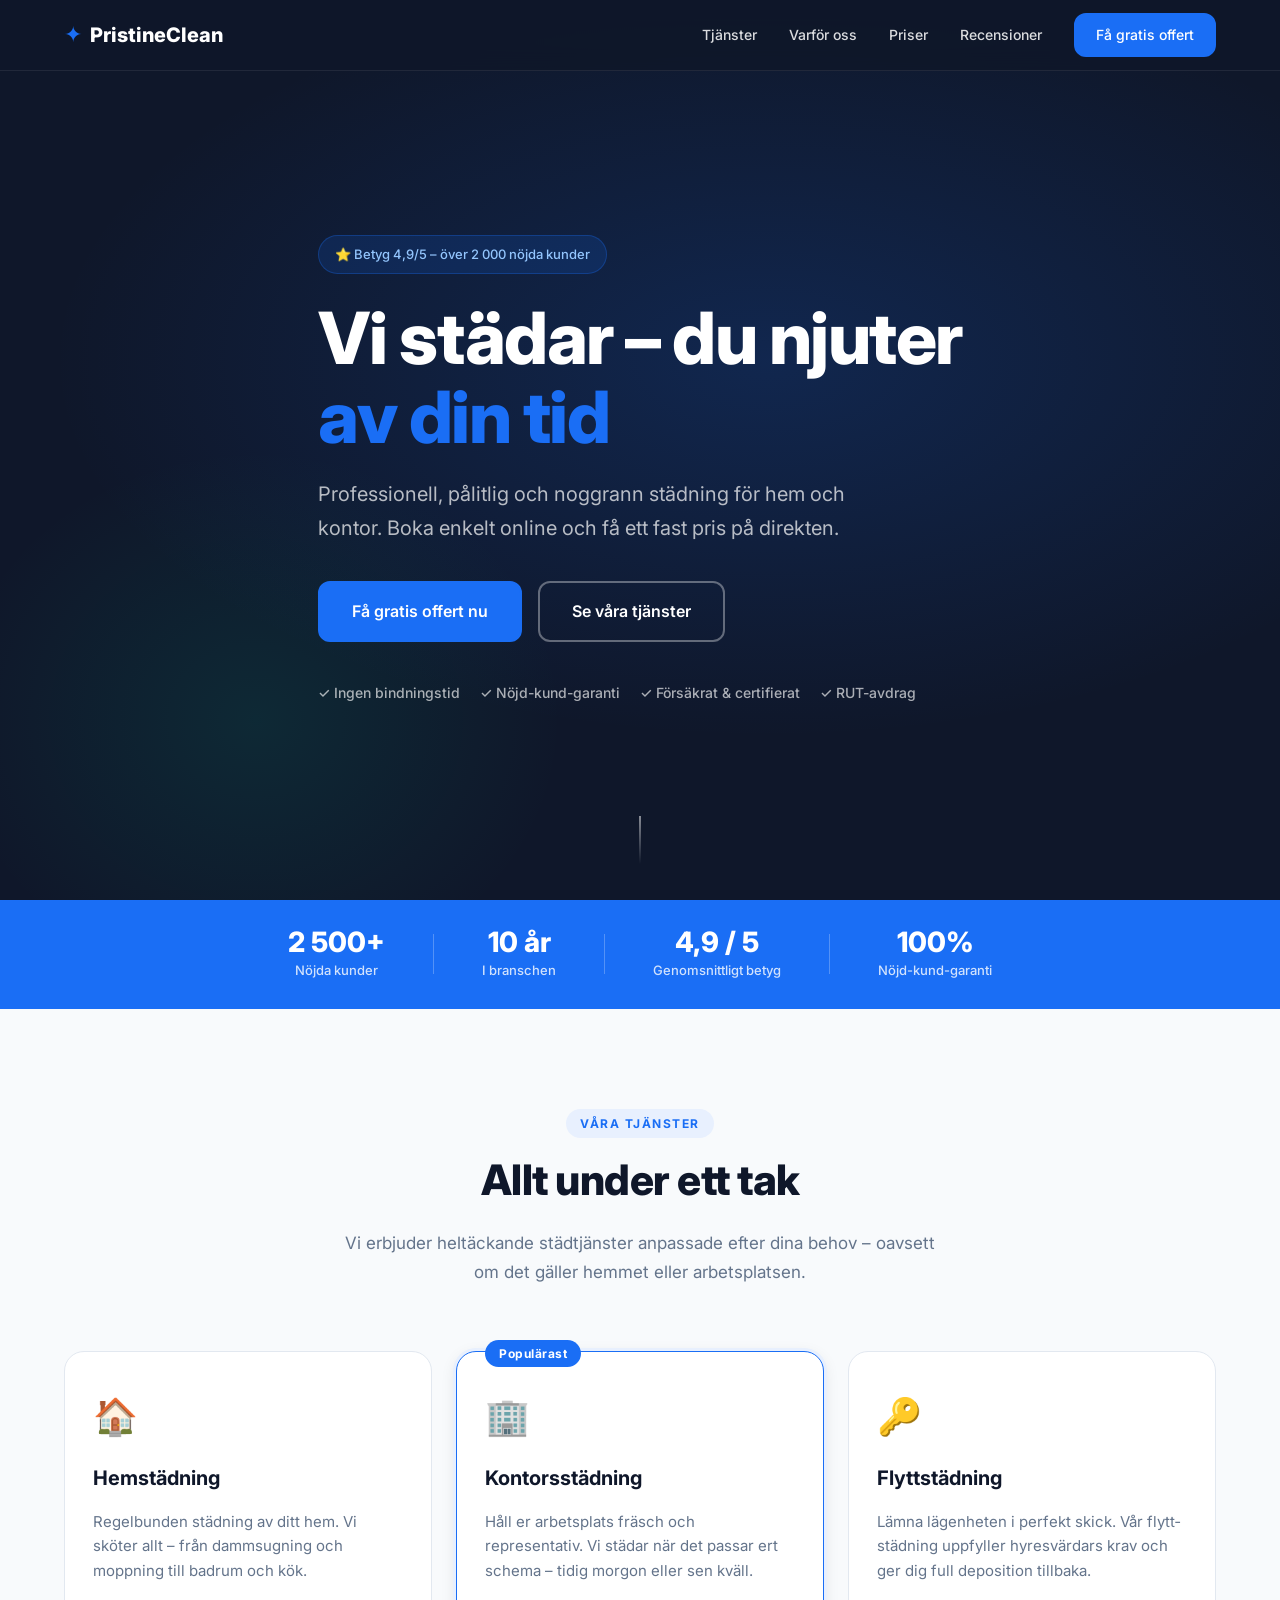
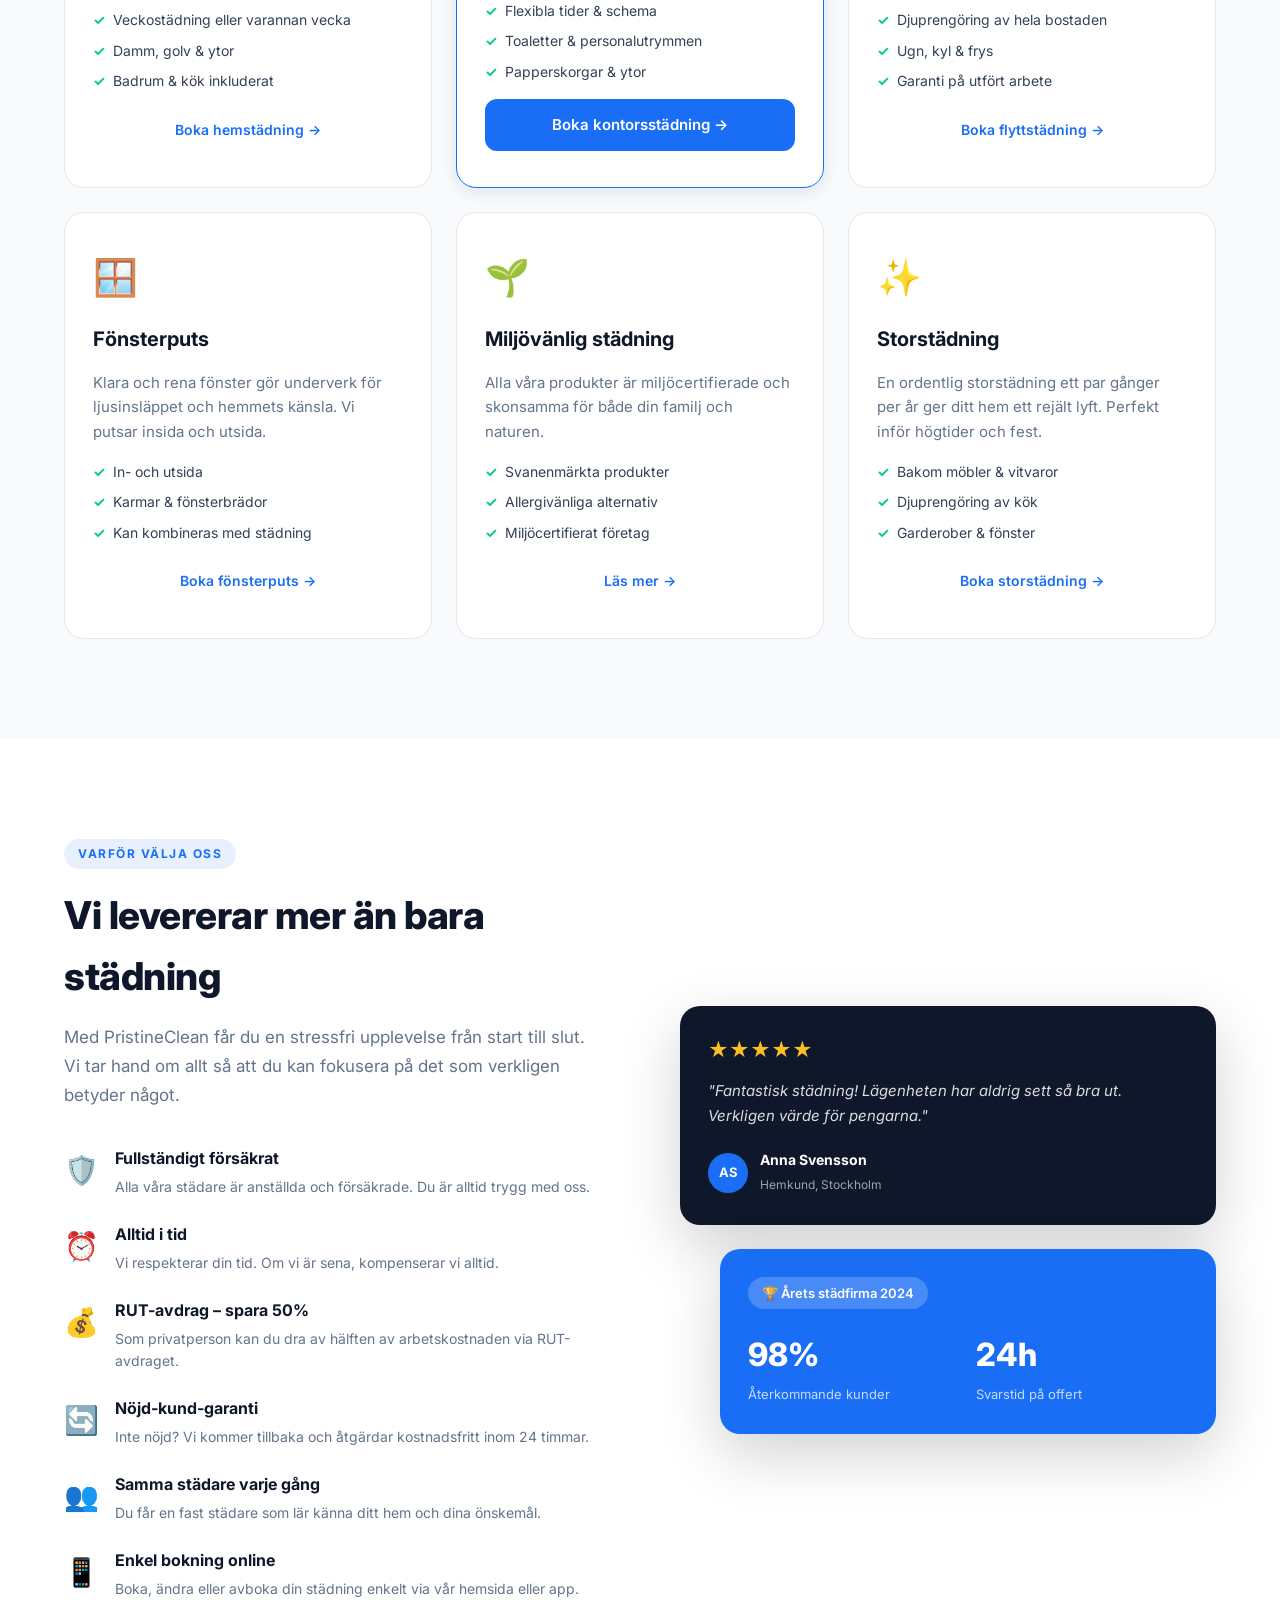
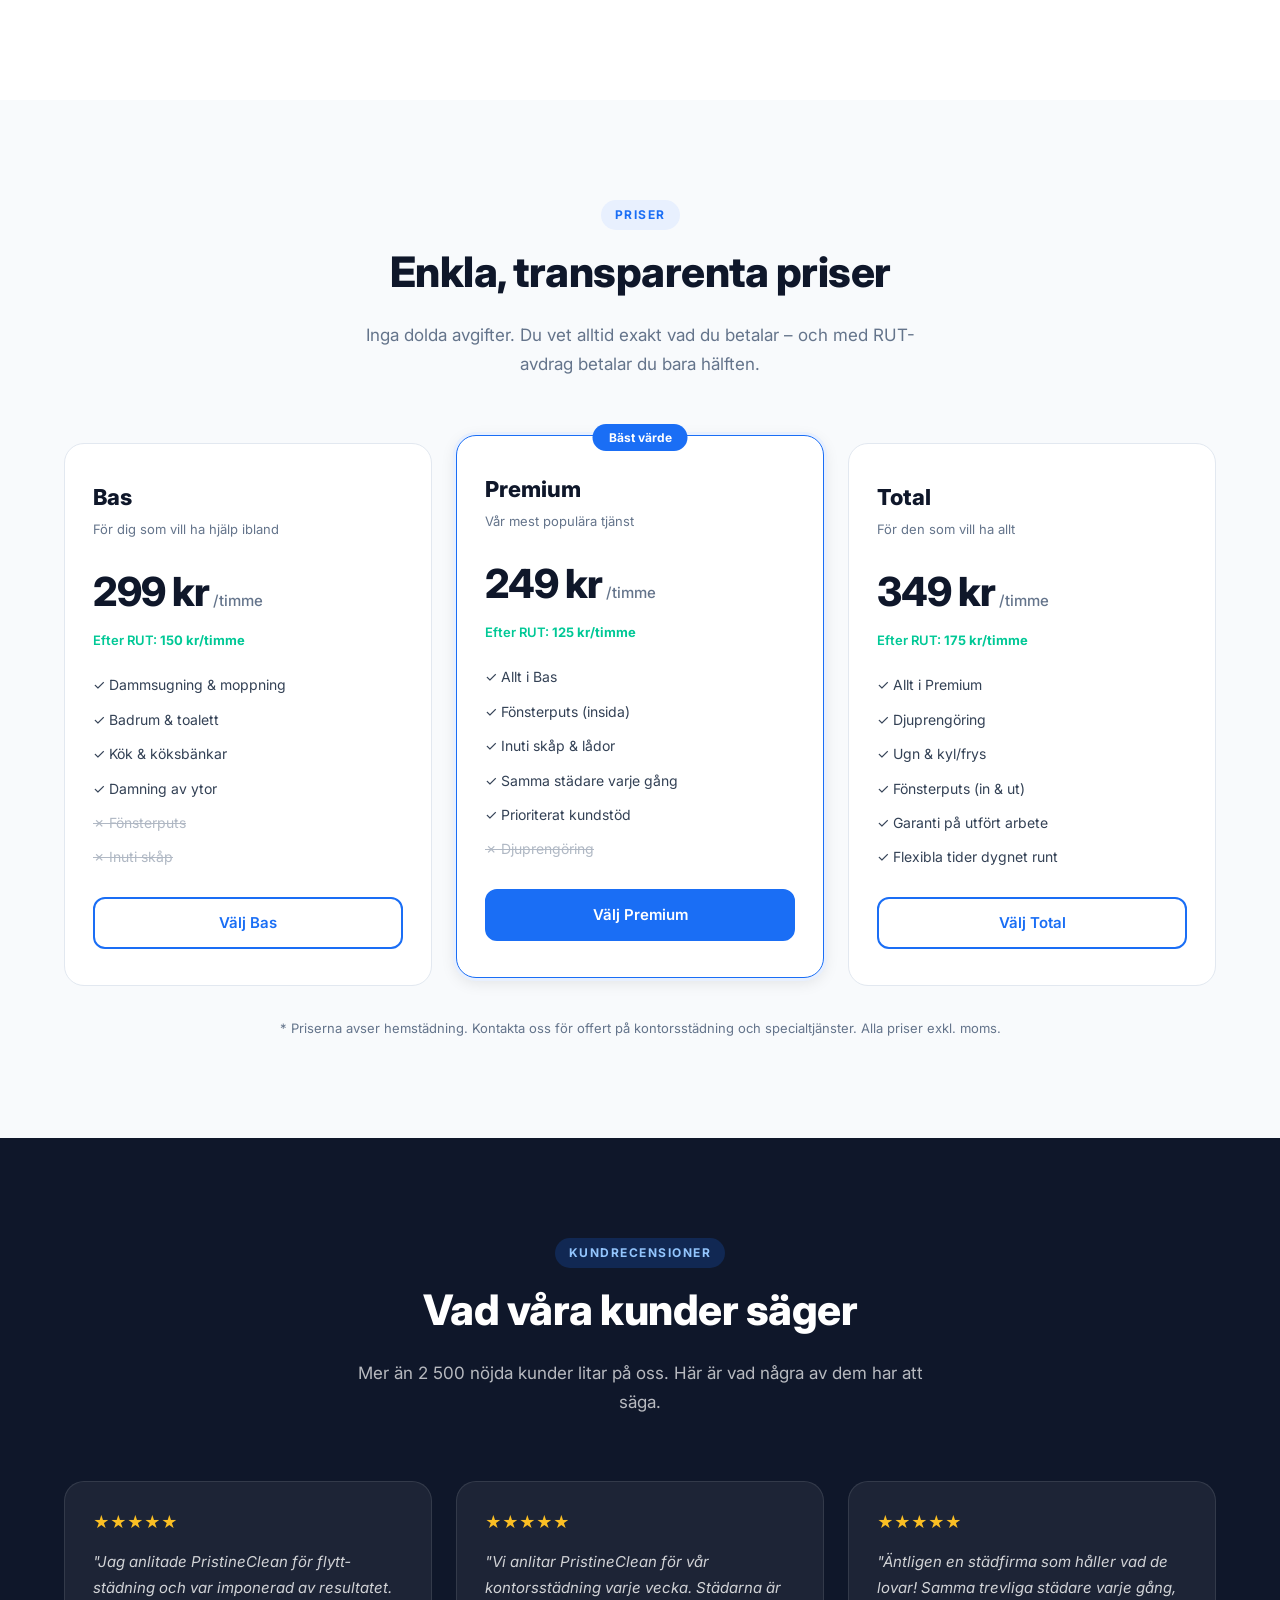
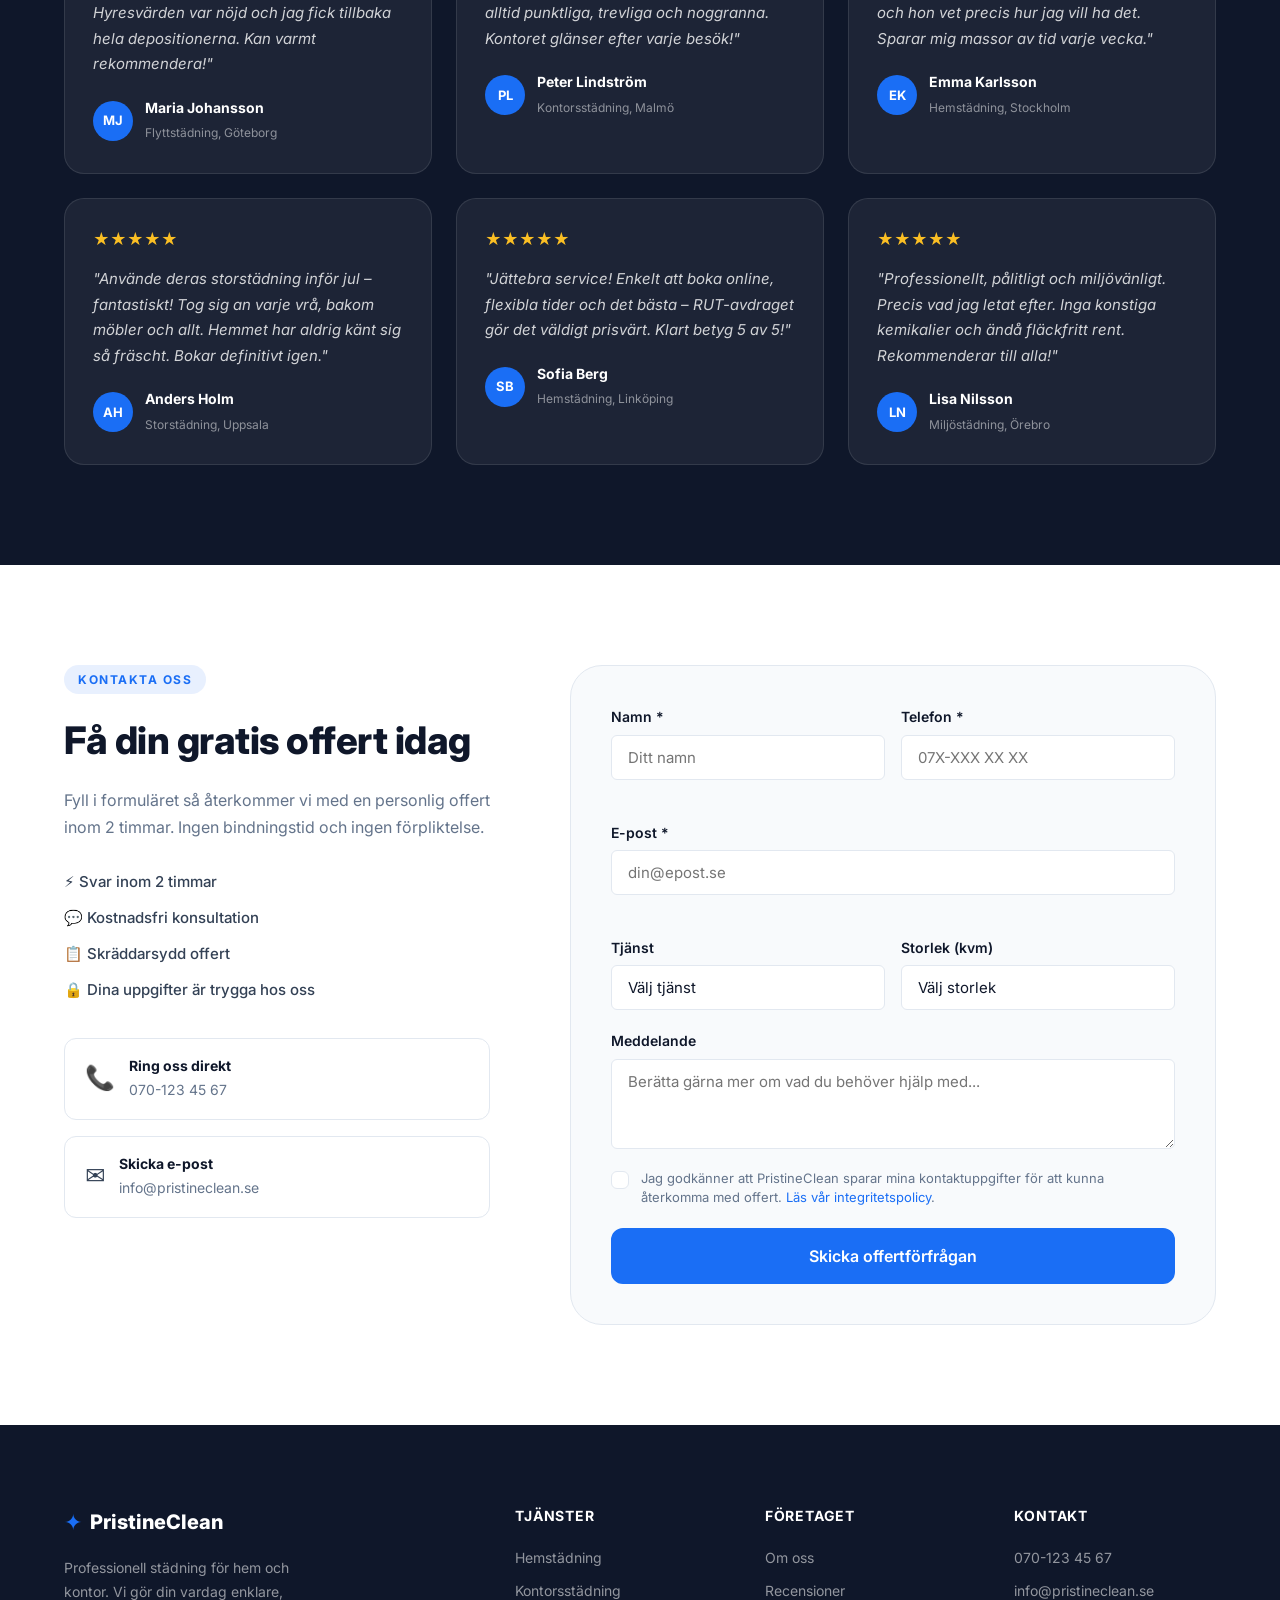
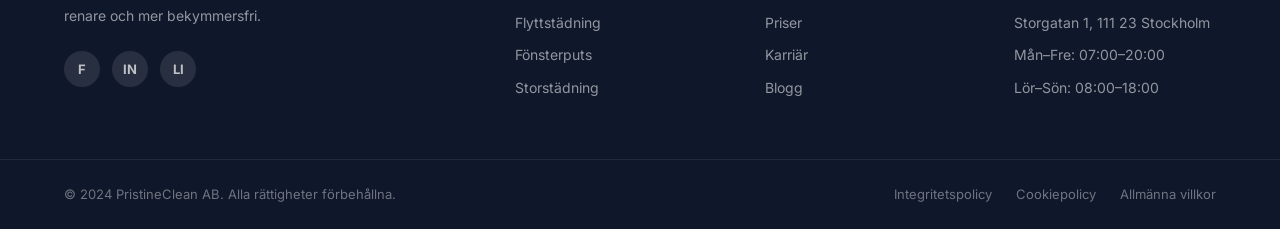
==== index.html @ 20c4587e "Plan: add images, GDPR/cookie/privacy policy Co-authored-by: bellemartineebusiness <237834603+bellem" ====
<!DOCTYPE html>
<html lang="sv">
<head>
  <meta charset="UTF-8" />
  <meta name="viewport" content="width=device-width, initial-scale=1.0" />
  <meta name="description" content="Professionell städfirma i Sverige – vi erbjuder hemstädning, kontorsstädning och fönsterputs. Få en gratis offert idag!" />
  <meta name="keywords" content="städfirma, hemstädning, kontorsstädning, fönsterputs, städning Stockholm" />
  <title>PristineClean – Professionell Städning</title>
  <link rel="stylesheet" href="style.css" />
  <link rel="preconnect" href="https://fonts.googleapis.com" />
  <link rel="preconnect" href="https://fonts.gstatic.com" crossorigin />
  <link href="https://fonts.googleapis.com/css2?family=Inter:wght@400;500;600;700;800&display=swap" rel="stylesheet" />
</head>
<body>

  <!-- NAVBAR -->
  <header class="navbar" id="navbar">
    <div class="container navbar__inner">
      <a href="#" class="navbar__logo">
        <span class="logo-icon">✦</span> PristineClean
      </a>
      <nav class="navbar__links" id="navLinks">
        <a href="#tjanster">Tjänster</a>
        <a href="#varfor-oss">Varför oss</a>
        <a href="#priser">Priser</a>
        <a href="#recensioner">Recensioner</a>
        <a href="#kontakt" class="btn btn--nav">Få gratis offert</a>
      </nav>
      <button class="navbar__burger" id="burger" aria-label="Öppna meny">
        <span></span><span></span><span></span>
      </button>
    </div>
  </header>

  <!-- HERO -->
  <section class="hero">
    <div class="hero__bg-pattern"></div>
    <div class="container hero__inner">
      <div class="hero__badge">⭐ Betyg 4,9/5 – över 2 000 nöjda kunder</div>
      <h1 class="hero__title">
        Vi städar – du njuter<br />
        <span class="highlight">av din tid</span>
      </h1>
      <p class="hero__subtitle">
        Professionell, pålitlig och noggrann städning för hem och kontor.
        Boka enkelt online och få ett fast pris på direkten.
      </p>
      <div class="hero__ctas">
        <a href="#kontakt" class="btn btn--primary btn--lg">Få gratis offert nu</a>
        <a href="#tjanster" class="btn btn--outline btn--lg">Se våra tjänster</a>
      </div>
      <ul class="hero__trust">
        <li>✓ Ingen bindningstid</li>
        <li>✓ Nöjd-kund-garanti</li>
        <li>✓ Försäkrat & certifierat</li>
        <li>✓ RUT-avdrag</li>
      </ul>
    </div>
    <div class="hero__scroll-indicator">
      <span></span>
    </div>
  </section>

  <!-- SOCIAL PROOF BAR -->
  <section class="proof-bar">
    <div class="container proof-bar__inner">
      <div class="proof-bar__item">
        <strong>2 500+</strong>
        <span>Nöjda kunder</span>
      </div>
      <div class="proof-bar__divider"></div>
      <div class="proof-bar__item">
        <strong>10 år</strong>
        <span>I branschen</span>
      </div>
      <div class="proof-bar__divider"></div>
      <div class="proof-bar__item">
        <strong>4,9 / 5</strong>
        <span>Genomsnittligt betyg</span>
      </div>
      <div class="proof-bar__divider"></div>
      <div class="proof-bar__item">
        <strong>100%</strong>
        <span>Nöjd-kund-garanti</span>
      </div>
    </div>
  </section>

  <!-- SERVICES -->
  <section class="services" id="tjanster">
    <div class="container">
      <div class="section-header">
        <span class="section-label">Våra tjänster</span>
        <h2>Allt under ett tak</h2>
        <p>Vi erbjuder heltäckande städtjänster anpassade efter dina behov – oavsett om det gäller hemmet eller arbetsplatsen.</p>
      </div>
      <div class="services__grid">
        <div class="service-card">
          <div class="service-card__icon">🏠</div>
          <h3>Hemstädning</h3>
          <p>Regelbunden städning av ditt hem. Vi sköter allt – från dammsugning och moppning till badrum och kök.</p>
          <ul class="service-card__list">
            <li>Veckostädning eller varannan vecka</li>
            <li>Damm, golv & ytor</li>
            <li>Badrum & kök inkluderat</li>
          </ul>
          <a href="#kontakt" class="btn btn--ghost">Boka hemstädning →</a>
        </div>
        <div class="service-card service-card--featured">
          <div class="service-card__badge">Populärast</div>
          <div class="service-card__icon">🏢</div>
          <h3>Kontorsstädning</h3>
          <p>Håll er arbetsplats fräsch och representativ. Vi städar när det passar ert schema – tidig morgon eller sen kväll.</p>
          <ul class="service-card__list">
            <li>Flexibla tider & schema</li>
            <li>Toaletter & personalutrymmen</li>
            <li>Papperskorgar & ytor</li>
          </ul>
          <a href="#kontakt" class="btn btn--primary">Boka kontorsstädning →</a>
        </div>
        <div class="service-card">
          <div class="service-card__icon">🔑</div>
          <h3>Flytt­städning</h3>
          <p>Lämna lägenheten i perfekt skick. Vår flytt­städning uppfyller hyresvärdars krav och ger dig full deposition tillbaka.</p>
          <ul class="service-card__list">
            <li>Djuprengöring av hela bostaden</li>
            <li>Ugn, kyl & frys</li>
            <li>Garanti på utfört arbete</li>
          </ul>
          <a href="#kontakt" class="btn btn--ghost">Boka flytt­städning →</a>
        </div>
        <div class="service-card">
          <div class="service-card__icon">🪟</div>
          <h3>Fönsterputs</h3>
          <p>Klara och rena fönster gör underverk för ljusinsläppet och hemmets känsla. Vi putsar insida och utsida.</p>
          <ul class="service-card__list">
            <li>In- och utsida</li>
            <li>Karmar & fönsterbrädor</li>
            <li>Kan kombineras med städning</li>
          </ul>
          <a href="#kontakt" class="btn btn--ghost">Boka fönsterputs →</a>
        </div>
        <div class="service-card">
          <div class="service-card__icon">🌱</div>
          <h3>Miljövänlig städning</h3>
          <p>Alla våra produkter är miljöcertifierade och skonsamma för både din familj och naturen.</p>
          <ul class="service-card__list">
            <li>Svanenmärkta produkter</li>
            <li>Allergivänliga alternativ</li>
            <li>Miljöcertifierat företag</li>
          </ul>
          <a href="#kontakt" class="btn btn--ghost">Läs mer →</a>
        </div>
        <div class="service-card">
          <div class="service-card__icon">✨</div>
          <h3>Storstädning</h3>
          <p>En ordentlig storstädning ett par gånger per år ger ditt hem ett rejält lyft. Perfekt inför högtider och fest.</p>
          <ul class="service-card__list">
            <li>Bakom möbler & vitvaror</li>
            <li>Djuprengöring av kök</li>
            <li>Garderober & fönster</li>
          </ul>
          <a href="#kontakt" class="btn btn--ghost">Boka storstädning →</a>
        </div>
      </div>
    </div>
  </section>

  <!-- WHY US -->
  <section class="why-us" id="varfor-oss">
    <div class="container">
      <div class="why-us__inner">
        <div class="why-us__content">
          <span class="section-label">Varför välja oss</span>
          <h2>Vi levererar mer än bara städning</h2>
          <p class="why-us__intro">Med PristineClean får du en stressfri upplevelse från start till slut. Vi tar hand om allt så att du kan fokusera på det som verkligen betyder något.</p>
          <div class="why-us__features">
            <div class="feature">
              <div class="feature__icon">🛡️</div>
              <div>
                <h4>Fullständigt försäkrat</h4>
                <p>Alla våra städare är anställda och försäkrade. Du är alltid trygg med oss.</p>
              </div>
            </div>
            <div class="feature">
              <div class="feature__icon">⏰</div>
              <div>
                <h4>Alltid i tid</h4>
                <p>Vi respekterar din tid. Om vi är sena, kompenserar vi alltid.</p>
              </div>
            </div>
            <div class="feature">
              <div class="feature__icon">💰</div>
              <div>
                <h4>RUT-avdrag – spara 50%</h4>
                <p>Som privatperson kan du dra av hälften av arbetskostnaden via RUT-avdraget.</p>
              </div>
            </div>
            <div class="feature">
              <div class="feature__icon">🔄</div>
              <div>
                <h4>Nöjd-kund-garanti</h4>
                <p>Inte nöjd? Vi kommer tillbaka och åtgärdar kostnadsfritt inom 24 timmar.</p>
              </div>
            </div>
            <div class="feature">
              <div class="feature__icon">👥</div>
              <div>
                <h4>Samma städare varje gång</h4>
                <p>Du får en fast städare som lär känna ditt hem och dina önskemål.</p>
              </div>
            </div>
            <div class="feature">
              <div class="feature__icon">📱</div>
              <div>
                <h4>Enkel bokning online</h4>
                <p>Boka, ändra eller avboka din städning enkelt via vår hemsida eller app.</p>
              </div>
            </div>
          </div>
        </div>
        <div class="why-us__visual">
          <div class="visual-card">
            <div class="visual-card__stars">★★★★★</div>
            <p>"Fantastisk städning! Lägenheten har aldrig sett så bra ut. Verkligen värde för pengarna."</p>
            <div class="visual-card__author">
              <div class="avatar">AS</div>
              <div>
                <strong>Anna Svensson</strong>
                <span>Hemkund, Stockholm</span>
              </div>
            </div>
          </div>
          <div class="visual-card visual-card--offset">
            <div class="visual-card__badge">🏆 Årets städfirma 2024</div>
            <div class="visual-stats">
              <div class="visual-stat">
                <strong>98%</strong>
                <span>Återkommande kunder</span>
              </div>
              <div class="visual-stat">
                <strong>24h</strong>
                <span>Svarstid på offert</span>
              </div>
            </div>
          </div>
        </div>
      </div>
    </div>
  </section>

  <!-- PRICING -->
  <section class="pricing" id="priser">
    <div class="container">
      <div class="section-header">
        <span class="section-label">Priser</span>
        <h2>Enkla, transparenta priser</h2>
        <p>Inga dolda avgifter. Du vet alltid exakt vad du betalar – och med RUT-avdrag betalar du bara hälften.</p>
      </div>
      <div class="pricing__grid">
        <div class="pricing-card">
          <div class="pricing-card__header">
            <h3>Bas</h3>
            <p>För dig som vill ha hjälp ibland</p>
          </div>
          <div class="pricing-card__price">
            <span class="price">299 kr</span>
            <span class="price-unit">/timme</span>
          </div>
          <div class="price-rut">Efter RUT: <strong>150 kr/timme</strong></div>
          <ul class="pricing-card__features">
            <li>✓ Dammsugning & moppning</li>
            <li>✓ Badrum & toalett</li>
            <li>✓ Kök & köksbänkar</li>
            <li>✓ Damning av ytor</li>
            <li class="disabled">✗ Fönsterputs</li>
            <li class="disabled">✗ Inuti skåp</li>
          </ul>
          <a href="#kontakt" class="btn btn--outline btn--full">Välj Bas</a>
        </div>
        <div class="pricing-card pricing-card--popular">
          <div class="pricing-card__badge">Bäst värde</div>
          <div class="pricing-card__header">
            <h3>Premium</h3>
            <p>Vår mest populära tjänst</p>
          </div>
          <div class="pricing-card__price">
            <span class="price">249 kr</span>
            <span class="price-unit">/timme</span>
          </div>
          <div class="price-rut">Efter RUT: <strong>125 kr/timme</strong></div>
          <ul class="pricing-card__features">
            <li>✓ Allt i Bas</li>
            <li>✓ Fönsterputs (insida)</li>
            <li>✓ Inuti skåp & lådor</li>
            <li>✓ Samma städare varje gång</li>
            <li>✓ Prioriterat kundstöd</li>
            <li class="disabled">✗ Djuprengöring</li>
          </ul>
          <a href="#kontakt" class="btn btn--primary btn--full">Välj Premium</a>
        </div>
        <div class="pricing-card">
          <div class="pricing-card__header">
            <h3>Total</h3>
            <p>För den som vill ha allt</p>
          </div>
          <div class="pricing-card__price">
            <span class="price">349 kr</span>
            <span class="price-unit">/timme</span>
          </div>
          <div class="price-rut">Efter RUT: <strong>175 kr/timme</strong></div>
          <ul class="pricing-card__features">
            <li>✓ Allt i Premium</li>
            <li>✓ Djuprengöring</li>
            <li>✓ Ugn & kyl/frys</li>
            <li>✓ Fönsterputs (in & ut)</li>
            <li>✓ Garanti på utfört arbete</li>
            <li>✓ Flexibla tider dygnet runt</li>
          </ul>
          <a href="#kontakt" class="btn btn--outline btn--full">Välj Total</a>
        </div>
      </div>
      <p class="pricing__note">* Priserna avser hemstädning. Kontakta oss för offert på kontorsstädning och specialtjänster. Alla priser exkl. moms.</p>
    </div>
  </section>

  <!-- TESTIMONIALS -->
  <section class="testimonials" id="recensioner">
    <div class="container">
      <div class="section-header section-header--light">
        <span class="section-label section-label--light">Kundrecensioner</span>
        <h2>Vad våra kunder säger</h2>
        <p>Mer än 2 500 nöjda kunder litar på oss. Här är vad några av dem har att säga.</p>
      </div>
      <div class="testimonials__grid">
        <div class="testimonial-card">
          <div class="testimonial-card__stars">★★★★★</div>
          <p>"Jag anlitade PristineClean för flytt­städning och var imponerad av resultatet. Hyresvärden var nöjd och jag fick tillbaka hela depositionerna. Kan varmt rekommendera!"</p>
          <div class="testimonial-card__author">
            <div class="avatar">MJ</div>
            <div>
              <strong>Maria Johansson</strong>
              <span>Flytt­städning, Göteborg</span>
            </div>
          </div>
        </div>
        <div class="testimonial-card">
          <div class="testimonial-card__stars">★★★★★</div>
          <p>"Vi anlitar PristineClean för vår kontorsstädning varje vecka. Städarna är alltid punktliga, trevliga och noggranna. Kontoret glänser efter varje besök!"</p>
          <div class="testimonial-card__author">
            <div class="avatar">PL</div>
            <div>
              <strong>Peter Lindström</strong>
              <span>Kontorsstädning, Malmö</span>
            </div>
          </div>
        </div>
        <div class="testimonial-card">
          <div class="testimonial-card__stars">★★★★★</div>
          <p>"Äntligen en städfirma som håller vad de lovar! Samma trevliga städare varje gång, och hon vet precis hur jag vill ha det. Sparar mig massor av tid varje vecka."</p>
          <div class="testimonial-card__author">
            <div class="avatar">EK</div>
            <div>
              <strong>Emma Karlsson</strong>
              <span>Hemstädning, Stockholm</span>
            </div>
          </div>
        </div>
        <div class="testimonial-card">
          <div class="testimonial-card__stars">★★★★★</div>
          <p>"Använde deras storstädning inför jul – fantastiskt! Tog sig an varje vrå, bakom möbler och allt. Hemmet har aldrig känt sig så fräscht. Bokar definitivt igen."</p>
          <div class="testimonial-card__author">
            <div class="avatar">AH</div>
            <div>
              <strong>Anders Holm</strong>
              <span>Storstädning, Uppsala</span>
            </div>
          </div>
        </div>
        <div class="testimonial-card">
          <div class="testimonial-card__stars">★★★★★</div>
          <p>"Jättebra service! Enkelt att boka online, flexibla tider och det bästa – RUT-avdraget gör det väldigt prisvärt. Klart betyg 5 av 5!"</p>
          <div class="testimonial-card__author">
            <div class="avatar">SB</div>
            <div>
              <strong>Sofia Berg</strong>
              <span>Hemstädning, Linköping</span>
            </div>
          </div>
        </div>
        <div class="testimonial-card">
          <div class="testimonial-card__stars">★★★★★</div>
          <p>"Professionellt, pålitligt och miljövänligt. Precis vad jag letat efter. Inga konstiga kemikalier och ändå fläckfritt rent. Rekommenderar till alla!"</p>
          <div class="testimonial-card__author">
            <div class="avatar">LN</div>
            <div>
              <strong>Lisa Nilsson</strong>
              <span>Miljöstädning, Örebro</span>
            </div>
          </div>
        </div>
      </div>
    </div>
  </section>

  <!-- LEAD FORM / CONTACT -->
  <section class="contact" id="kontakt">
    <div class="container">
      <div class="contact__inner">
        <div class="contact__info">
          <span class="section-label">Kontakta oss</span>
          <h2>Få din gratis offert idag</h2>
          <p>Fyll i formuläret så återkommer vi med en personlig offert inom 2 timmar. Ingen bindningstid och ingen förpliktelse.</p>
          <ul class="contact__benefits">
            <li>⚡ Svar inom 2 timmar</li>
            <li>💬 Kostnadsfri konsultation</li>
            <li>📋 Skräddarsydd offert</li>
            <li>🔒 Dina uppgifter är trygga hos oss</li>
          </ul>
          <div class="contact__reach">
            <a href="tel:+46701234567" class="contact__reach-item">
              <span>📞</span>
              <div>
                <strong>Ring oss direkt</strong>
                <span>070-123 45 67</span>
              </div>
            </a>
            <a href="mailto:info@pristineclean.se" class="contact__reach-item">
              <span>✉️</span>
              <div>
                <strong>Skicka e-post</strong>
                <span>info@pristineclean.se</span>
              </div>
            </a>
          </div>
        </div>
        <div class="contact__form-wrap">
          <form class="contact-form" id="contactForm" novalidate>
            <div class="form-row">
              <div class="form-group">
                <label for="name">Namn *</label>
                <input type="text" id="name" name="name" placeholder="Ditt namn" required />
                <span class="form-error" id="nameError"></span>
              </div>
              <div class="form-group">
                <label for="phone">Telefon *</label>
                <input type="tel" id="phone" name="phone" placeholder="07X-XXX XX XX" required />
                <span class="form-error" id="phoneError"></span>
              </div>
            </div>
            <div class="form-group">
              <label for="email">E-post *</label>
              <input type="email" id="email" name="email" placeholder="din@epost.se" required />
              <span class="form-error" id="emailError"></span>
            </div>
            <div class="form-row">
              <div class="form-group">
                <label for="service">Tjänst</label>
                <select id="service" name="service">
                  <option value="">Välj tjänst</option>
                  <option value="hemstadning">Hemstädning</option>
                  <option value="kontorsstadning">Kontorsstädning</option>
                  <option value="flyttstadning">Flytt­städning</option>
                  <option value="fonsterputs">Fönsterputs</option>
                  <option value="storstadning">Storstädning</option>
                  <option value="annat">Annat</option>
                </select>
              </div>
              <div class="form-group">
                <label for="size">Storlek (kvm)</label>
                <select id="size" name="size">
                  <option value="">Välj storlek</option>
                  <option value="under50">Under 50 kvm</option>
                  <option value="50-80">50–80 kvm</option>
                  <option value="80-120">80–120 kvm</option>
                  <option value="over120">Över 120 kvm</option>
                </select>
              </div>
            </div>
            <div class="form-group">
              <label for="message">Meddelande</label>
              <textarea id="message" name="message" rows="3" placeholder="Berätta gärna mer om vad du behöver hjälp med..."></textarea>
            </div>
            <div class="form-group form-group--checkbox">
              <input type="checkbox" id="gdpr" name="gdpr" required />
              <label for="gdpr">Jag godkänner att PristineClean sparar mina kontaktuppgifter för att kunna återkomma med offert. <a href="#" class="link">Läs vår integritetspolicy</a>.</label>
              <span class="form-error" id="gdprError"></span>
            </div>
            <button type="submit" class="btn btn--primary btn--full btn--lg" id="submitBtn">
              <span class="btn-text">Skicka offertförfrågan</span>
              <span class="btn-loading" style="display:none">Skickar...</span>
            </button>
          </form>
          <div class="form-success" id="formSuccess" style="display:none">
            <div class="form-success__icon">✓</div>
            <h3>Tack för din förfrågan!</h3>
            <p>Vi återkommer till dig inom 2 timmar med en personlig offert. Kolla även din e-post för en bekräftelse.</p>
          </div>
        </div>
      </div>
    </div>
  </section>

  <!-- FOOTER -->
  <footer class="footer">
    <div class="container footer__inner">
      <div class="footer__brand">
        <div class="navbar__logo">
          <span class="logo-icon">✦</span> PristineClean
        </div>
        <p>Professionell städning för hem och kontor. Vi gör din vardag enklare, renare och mer bekymmersfri.</p>
        <div class="footer__social">
          <a href="#" aria-label="Facebook" class="social-link">f</a>
          <a href="#" aria-label="Instagram" class="social-link">in</a>
          <a href="#" aria-label="LinkedIn" class="social-link">li</a>
        </div>
      </div>
      <div class="footer__col">
        <h4>Tjänster</h4>
        <ul>
          <li><a href="#kontakt">Hemstädning</a></li>
          <li><a href="#kontakt">Kontorsstädning</a></li>
          <li><a href="#kontakt">Flytt­städning</a></li>
          <li><a href="#kontakt">Fönsterputs</a></li>
          <li><a href="#kontakt">Storstädning</a></li>
        </ul>
      </div>
      <div class="footer__col">
        <h4>Företaget</h4>
        <ul>
          <li><a href="#varfor-oss">Om oss</a></li>
          <li><a href="#recensioner">Recensioner</a></li>
          <li><a href="#priser">Priser</a></li>
          <li><a href="#">Karriär</a></li>
          <li><a href="#">Blogg</a></li>
        </ul>
      </div>
      <div class="footer__col">
        <h4>Kontakt</h4>
        <ul>
          <li><a href="tel:+46701234567">070-123 45 67</a></li>
          <li><a href="mailto:info@pristineclean.se">info@pristineclean.se</a></li>
          <li>Storgatan 1, 111 23 Stockholm</li>
          <li>Mån–Fre: 07:00–20:00</li>
          <li>Lör–Sön: 08:00–18:00</li>
        </ul>
      </div>
    </div>
    <div class="footer__bottom">
      <div class="container footer__bottom-inner">
        <p>© 2024 PristineClean AB. Alla rättigheter förbehållna.</p>
        <div class="footer__bottom-links">
          <a href="#">Integritetspolicy</a>
          <a href="#">Cookiepolicy</a>
          <a href="#">Allmänna villkor</a>
        </div>
      </div>
    </div>
  </footer>

  <!-- FLOATING CTA -->
  <div class="floating-cta" id="floatingCta">
    <a href="#kontakt" class="btn btn--primary">Få gratis offert 🚀</a>
  </div>

  <script src="script.js"></script>
</body>
</html>
---- style.css ----
/* =============================================
   RESET & BASE
   ============================================= */
*, *::before, *::after {
  box-sizing: border-box;
  margin: 0;
  padding: 0;
}

:root {
  --color-primary: #1a6ef5;
  --color-primary-dark: #1558cc;
  --color-primary-light: #e8f0fe;
  --color-accent: #00c896;
  --color-dark: #0f172a;
  --color-text: #334155;
  --color-text-light: #64748b;
  --color-border: #e2e8f0;
  --color-bg: #f8fafc;
  --color-white: #ffffff;
  --color-hero-bg: #0f172a;
  --color-section-alt: #0f172a;

  --radius-sm: 6px;
  --radius-md: 12px;
  --radius-lg: 20px;
  --radius-xl: 32px;

  --shadow-sm: 0 1px 3px rgba(0,0,0,.08), 0 1px 2px rgba(0,0,0,.05);
  --shadow-md: 0 4px 16px rgba(0,0,0,.10);
  --shadow-lg: 0 8px 32px rgba(0,0,0,.14);
  --shadow-xl: 0 20px 60px rgba(0,0,0,.18);

  --font: 'Inter', system-ui, -apple-system, sans-serif;
  --transition: 0.22s ease;
}

html {
  scroll-behavior: smooth;
}

body {
  font-family: var(--font);
  color: var(--color-text);
  background: var(--color-white);
  line-height: 1.6;
  -webkit-font-smoothing: antialiased;
}

img { max-width: 100%; display: block; }
a { text-decoration: none; color: inherit; }
ul { list-style: none; }

.container {
  max-width: 1200px;
  margin: 0 auto;
  padding: 0 24px;
}

/* =============================================
   BUTTONS
   ============================================= */
.btn {
  display: inline-flex;
  align-items: center;
  justify-content: center;
  gap: 8px;
  padding: 12px 24px;
  border-radius: var(--radius-md);
  font-family: var(--font);
  font-size: 15px;
  font-weight: 600;
  cursor: pointer;
  transition: all var(--transition);
  border: 2px solid transparent;
  white-space: nowrap;
  text-decoration: none;
}

.btn--primary {
  background: var(--color-primary);
  color: var(--color-white);
  border-color: var(--color-primary);
}
.btn--primary:hover {
  background: var(--color-primary-dark);
  border-color: var(--color-primary-dark);
  transform: translateY(-2px);
  box-shadow: 0 8px 24px rgba(26,110,245,.35);
}

.btn--outline {
  background: transparent;
  color: var(--color-primary);
  border-color: var(--color-primary);
}
.btn--outline:hover {
  background: var(--color-primary-light);
  transform: translateY(-2px);
}

.btn--ghost {
  background: transparent;
  color: var(--color-primary);
  border-color: transparent;
  padding: 8px 0;
  font-size: 14px;
}
.btn--ghost:hover { color: var(--color-primary-dark); }

.btn--nav {
  background: var(--color-primary);
  color: var(--color-white) !important;
  border-color: var(--color-primary);
  padding: 9px 20px;
  font-size: 14px;
  border-radius: var(--radius-md);
}
.btn--nav:hover {
  background: var(--color-primary-dark);
  border-color: var(--color-primary-dark);
}

.btn--lg { padding: 16px 32px; font-size: 16px; }
.btn--full { width: 100%; }

/* =============================================
   NAVBAR
   ============================================= */
.navbar {
  position: fixed;
  top: 0;
  left: 0;
  right: 0;
  z-index: 1000;
  background: rgba(15, 23, 42, 0.92);
  backdrop-filter: blur(12px);
  -webkit-backdrop-filter: blur(12px);
  border-bottom: 1px solid rgba(255,255,255,.08);
  transition: background var(--transition), box-shadow var(--transition);
}
.navbar.scrolled {
  background: var(--color-white);
  box-shadow: var(--shadow-md);
  border-bottom-color: var(--color-border);
}
.navbar.scrolled .navbar__links a { color: var(--color-text); }
.navbar.scrolled .navbar__logo { color: var(--color-dark); }
.navbar.scrolled .navbar__burger span { background: var(--color-dark); }

.navbar__inner {
  display: flex;
  align-items: center;
  justify-content: space-between;
  height: 70px;
}

.navbar__logo {
  font-size: 20px;
  font-weight: 800;
  color: var(--color-white);
  display: flex;
  align-items: center;
  gap: 8px;
  transition: color var(--transition);
}

.logo-icon {
  color: var(--color-primary);
  font-size: 22px;
}

.navbar__links {
  display: flex;
  align-items: center;
  gap: 32px;
}
.navbar__links a {
  font-size: 14px;
  font-weight: 500;
  color: rgba(255,255,255,.85);
  transition: color var(--transition);
}
.navbar__links a:not(.btn):hover { color: var(--color-white); }

.navbar__burger {
  display: none;
  flex-direction: column;
  gap: 5px;
  background: none;
  border: none;
  cursor: pointer;
  padding: 4px;
}
.navbar__burger span {
  display: block;
  width: 24px;
  height: 2px;
  background: var(--color-white);
  border-radius: 2px;
  transition: all var(--transition);
}

/* Mobile nav open state */
.navbar.nav-open .navbar__links {
  display: flex;
  flex-direction: column;
  position: fixed;
  top: 70px;
  left: 0;
  right: 0;
  bottom: 0;
  background: var(--color-dark);
  padding: 32px 24px;
  gap: 24px;
  align-items: flex-start;
}
.navbar.nav-open .navbar__links a { font-size: 18px; }
.navbar.nav-open .navbar__burger span:nth-child(1) { transform: translateY(7px) rotate(45deg); }
.navbar.nav-open .navbar__burger span:nth-child(2) { opacity: 0; }
.navbar.nav-open .navbar__burger span:nth-child(3) { transform: translateY(-7px) rotate(-45deg); }

/* =============================================
   HERO
   ============================================= */
.hero {
  background: var(--color-hero-bg);
  position: relative;
  overflow: hidden;
  padding: 140px 0 100px;
  min-height: 100vh;
  display: flex;
  align-items: center;
}

.hero__bg-pattern {
  position: absolute;
  inset: 0;
  background:
    radial-gradient(ellipse 80% 60% at 60% 40%, rgba(26,110,245,.18) 0%, transparent 70%),
    radial-gradient(ellipse 40% 50% at 20% 80%, rgba(0,200,150,.10) 0%, transparent 60%);
  pointer-events: none;
}

.hero__inner {
  position: relative;
  z-index: 1;
}

.hero__badge {
  display: inline-flex;
  align-items: center;
  gap: 8px;
  background: rgba(26,110,245,.15);
  border: 1px solid rgba(26,110,245,.3);
  color: #93c5fd;
  padding: 8px 16px;
  border-radius: 100px;
  font-size: 13px;
  font-weight: 500;
  margin-bottom: 24px;
}

.hero__title {
  font-size: clamp(40px, 6vw, 72px);
  font-weight: 800;
  line-height: 1.1;
  color: var(--color-white);
  margin-bottom: 20px;
  letter-spacing: -1.5px;
}

.highlight {
  color: var(--color-primary);
  position: relative;
}

.hero__subtitle {
  font-size: clamp(16px, 2vw, 20px);
  color: rgba(255,255,255,.7);
  max-width: 560px;
  margin-bottom: 36px;
  line-height: 1.7;
}

.hero__ctas {
  display: flex;
  gap: 16px;
  flex-wrap: wrap;
  margin-bottom: 40px;
}
.hero__ctas .btn--outline {
  color: var(--color-white);
  border-color: rgba(255,255,255,.35);
}
.hero__ctas .btn--outline:hover {
  background: rgba(255,255,255,.08);
  border-color: rgba(255,255,255,.6);
}

.hero__trust {
  display: flex;
  flex-wrap: wrap;
  gap: 20px;
}
.hero__trust li {
  color: rgba(255,255,255,.65);
  font-size: 14px;
  font-weight: 500;
  display: flex;
  align-items: center;
  gap: 6px;
}

.hero__scroll-indicator {
  position: absolute;
  bottom: 36px;
  left: 50%;
  transform: translateX(-50%);
  display: flex;
  flex-direction: column;
  align-items: center;
}
.hero__scroll-indicator span {
  display: block;
  width: 2px;
  height: 48px;
  background: linear-gradient(to bottom, rgba(255,255,255,.5), transparent);
  animation: scrollPulse 2s infinite;
}

@keyframes scrollPulse {
  0%, 100% { opacity: .4; transform: scaleY(1); }
  50% { opacity: 1; transform: scaleY(1.15); }
}

/* =============================================
   PROOF BAR
   ============================================= */
.proof-bar {
  background: var(--color-primary);
  padding: 28px 0;
}

.proof-bar__inner {
  display: flex;
  align-items: center;
  justify-content: center;
  gap: 0;
  flex-wrap: wrap;
}

.proof-bar__item {
  display: flex;
  flex-direction: column;
  align-items: center;
  padding: 0 48px;
}
.proof-bar__item strong {
  font-size: 28px;
  font-weight: 800;
  color: var(--color-white);
  line-height: 1;
}
.proof-bar__item span {
  font-size: 13px;
  color: rgba(255,255,255,.8);
  margin-top: 4px;
  font-weight: 500;
}

.proof-bar__divider {
  width: 1px;
  height: 40px;
  background: rgba(255,255,255,.25);
}

/* =============================================
   SECTION COMMON
   ============================================= */
.section-header {
  text-align: center;
  max-width: 600px;
  margin: 0 auto 64px;
}
.section-header h2 {
  font-size: clamp(28px, 3.5vw, 42px);
  font-weight: 800;
  color: var(--color-dark);
  margin: 8px 0 16px;
  letter-spacing: -0.5px;
}
.section-header p {
  font-size: 17px;
  color: var(--color-text-light);
  line-height: 1.7;
}
.section-header--light h2 { color: var(--color-white); }
.section-header--light p { color: rgba(255,255,255,.7); }

.section-label {
  display: inline-block;
  font-size: 12px;
  font-weight: 700;
  letter-spacing: 1.5px;
  text-transform: uppercase;
  color: var(--color-primary);
  background: var(--color-primary-light);
  padding: 5px 14px;
  border-radius: 100px;
}
.section-label--light {
  background: rgba(26,110,245,.2);
  color: #93c5fd;
}

/* =============================================
   SERVICES
   ============================================= */
.services {
  padding: 100px 0;
  background: var(--color-bg);
}

.services__grid {
  display: grid;
  grid-template-columns: repeat(3, 1fr);
  gap: 24px;
}

.service-card {
  background: var(--color-white);
  border-radius: var(--radius-lg);
  padding: 36px 28px;
  border: 1px solid var(--color-border);
  transition: all var(--transition);
  position: relative;
  display: flex;
  flex-direction: column;
  gap: 16px;
}
.service-card:hover {
  border-color: var(--color-primary);
  box-shadow: var(--shadow-lg);
  transform: translateY(-4px);
}

.service-card--featured {
  border-color: var(--color-primary);
  box-shadow: 0 0 0 3px var(--color-primary-light), var(--shadow-md);
}

.service-card__badge {
  position: absolute;
  top: -12px;
  left: 28px;
  background: var(--color-primary);
  color: var(--color-white);
  font-size: 12px;
  font-weight: 700;
  padding: 4px 14px;
  border-radius: 100px;
  letter-spacing: 0.5px;
}

.service-card__icon {
  font-size: 36px;
}

.service-card h3 {
  font-size: 20px;
  font-weight: 700;
  color: var(--color-dark);
}

.service-card p {
  color: var(--color-text-light);
  font-size: 15px;
  line-height: 1.65;
  flex: 1;
}

.service-card__list {
  display: flex;
  flex-direction: column;
  gap: 8px;
}
.service-card__list li {
  font-size: 14px;
  color: var(--color-text);
  display: flex;
  align-items: center;
  gap: 8px;
}
.service-card__list li::before {
  content: '✓';
  color: var(--color-accent);
  font-weight: 700;
  flex-shrink: 0;
}

/* =============================================
   WHY US
   ============================================= */
.why-us {
  padding: 100px 0;
  background: var(--color-white);
}

.why-us__inner {
  display: grid;
  grid-template-columns: 1fr 1fr;
  gap: 80px;
  align-items: center;
}

.why-us__content .section-label { margin-bottom: 16px; display: inline-block; }
.why-us__content h2 {
  font-size: clamp(28px, 3vw, 40px);
  font-weight: 800;
  color: var(--color-dark);
  letter-spacing: -0.5px;
  margin-bottom: 16px;
}

.why-us__intro {
  font-size: 17px;
  color: var(--color-text-light);
  line-height: 1.7;
  margin-bottom: 36px;
}

.why-us__features {
  display: flex;
  flex-direction: column;
  gap: 24px;
}

.feature {
  display: flex;
  gap: 16px;
  align-items: flex-start;
}
.feature__icon {
  font-size: 28px;
  flex-shrink: 0;
  margin-top: 2px;
}
.feature h4 {
  font-size: 16px;
  font-weight: 700;
  color: var(--color-dark);
  margin-bottom: 4px;
}
.feature p {
  font-size: 14px;
  color: var(--color-text-light);
  line-height: 1.6;
}

.why-us__visual {
  display: flex;
  flex-direction: column;
  gap: 24px;
}

.visual-card {
  background: var(--color-dark);
  color: var(--color-white);
  border-radius: var(--radius-lg);
  padding: 28px;
  box-shadow: var(--shadow-xl);
}

.visual-card--offset {
  margin-left: 40px;
  background: var(--color-primary);
}

.visual-card__stars {
  font-size: 20px;
  color: #fbbf24;
  margin-bottom: 12px;
}

.visual-card p {
  font-size: 15px;
  line-height: 1.7;
  color: rgba(255,255,255,.85);
  margin-bottom: 20px;
  font-style: italic;
}

.visual-card__author {
  display: flex;
  align-items: center;
  gap: 12px;
}
.visual-card__author strong {
  display: block;
  font-size: 14px;
  font-weight: 700;
}
.visual-card__author span {
  font-size: 12px;
  color: rgba(255,255,255,.6);
}

.avatar {
  width: 40px;
  height: 40px;
  border-radius: 50%;
  background: var(--color-primary);
  color: var(--color-white);
  display: flex;
  align-items: center;
  justify-content: center;
  font-size: 13px;
  font-weight: 700;
  flex-shrink: 0;
}
.visual-card--offset .avatar { background: rgba(255,255,255,.25); }

.visual-card__badge {
  display: inline-block;
  background: rgba(255,255,255,.2);
  padding: 6px 14px;
  border-radius: 100px;
  font-size: 13px;
  font-weight: 600;
  margin-bottom: 20px;
}

.visual-stats {
  display: grid;
  grid-template-columns: 1fr 1fr;
  gap: 16px;
}
.visual-stat strong {
  display: block;
  font-size: 32px;
  font-weight: 800;
}
.visual-stat span {
  font-size: 13px;
  color: rgba(255,255,255,.75);
}

/* =============================================
   PRICING
   ============================================= */
.pricing {
  padding: 100px 0;
  background: var(--color-bg);
}

.pricing__grid {
  display: grid;
  grid-template-columns: repeat(3, 1fr);
  gap: 24px;
  align-items: start;
}

.pricing-card {
  background: var(--color-white);
  border: 1px solid var(--color-border);
  border-radius: var(--radius-lg);
  padding: 36px 28px;
  position: relative;
  transition: all var(--transition);
}
.pricing-card:hover {
  box-shadow: var(--shadow-lg);
  transform: translateY(-4px);
}

.pricing-card--popular {
  border-color: var(--color-primary);
  box-shadow: 0 0 0 3px var(--color-primary-light), var(--shadow-md);
  transform: translateY(-8px);
}
.pricing-card--popular:hover {
  transform: translateY(-12px);
}

.pricing-card__badge {
  position: absolute;
  top: -12px;
  left: 50%;
  transform: translateX(-50%);
  background: var(--color-primary);
  color: var(--color-white);
  font-size: 12px;
  font-weight: 700;
  padding: 4px 16px;
  border-radius: 100px;
  white-space: nowrap;
}

.pricing-card__header {
  margin-bottom: 20px;
}
.pricing-card__header h3 {
  font-size: 22px;
  font-weight: 800;
  color: var(--color-dark);
}
.pricing-card__header p {
  font-size: 13px;
  color: var(--color-text-light);
  margin-top: 4px;
}

.pricing-card__price {
  display: flex;
  align-items: baseline;
  gap: 4px;
  margin-bottom: 6px;
}
.price {
  font-size: 40px;
  font-weight: 800;
  color: var(--color-dark);
  letter-spacing: -1px;
}
.price-unit {
  font-size: 15px;
  color: var(--color-text-light);
  font-weight: 500;
}

.price-rut {
  font-size: 13px;
  color: var(--color-accent);
  font-weight: 600;
  margin-bottom: 24px;
}

.pricing-card__features {
  display: flex;
  flex-direction: column;
  gap: 12px;
  margin-bottom: 28px;
}
.pricing-card__features li {
  font-size: 14px;
  color: var(--color-text);
  display: flex;
  align-items: center;
  gap: 8px;
}
.pricing-card__features li.disabled {
  color: var(--color-text-light);
  text-decoration: line-through;
  opacity: 0.5;
}

.pricing__note {
  text-align: center;
  font-size: 13px;
  color: var(--color-text-light);
  margin-top: 32px;
}

/* =============================================
   TESTIMONIALS
   ============================================= */
.testimonials {
  padding: 100px 0;
  background: var(--color-section-alt);
}

.testimonials__grid {
  display: grid;
  grid-template-columns: repeat(3, 1fr);
  gap: 24px;
}

.testimonial-card {
  background: rgba(255,255,255,.06);
  border: 1px solid rgba(255,255,255,.1);
  border-radius: var(--radius-lg);
  padding: 28px;
  transition: all var(--transition);
}
.testimonial-card:hover {
  background: rgba(255,255,255,.1);
  border-color: rgba(255,255,255,.2);
  transform: translateY(-4px);
}

.testimonial-card__stars {
  font-size: 16px;
  color: #fbbf24;
  margin-bottom: 14px;
}

.testimonial-card p {
  font-size: 15px;
  line-height: 1.7;
  color: rgba(255,255,255,.8);
  margin-bottom: 20px;
  font-style: italic;
}

.testimonial-card__author {
  display: flex;
  align-items: center;
  gap: 12px;
}
.testimonial-card__author strong {
  display: block;
  font-size: 14px;
  font-weight: 700;
  color: var(--color-white);
}
.testimonial-card__author span {
  font-size: 12px;
  color: rgba(255,255,255,.5);
}

/* =============================================
   CONTACT / LEAD FORM
   ============================================= */
.contact {
  padding: 100px 0;
  background: var(--color-white);
}

.contact__inner {
  display: grid;
  grid-template-columns: 1fr 1.3fr;
  gap: 80px;
  align-items: start;
}

.contact__info .section-label { margin-bottom: 16px; display: inline-block; }
.contact__info h2 {
  font-size: clamp(26px, 3vw, 38px);
  font-weight: 800;
  color: var(--color-dark);
  letter-spacing: -0.5px;
  margin-bottom: 16px;
}
.contact__info > p {
  font-size: 16px;
  color: var(--color-text-light);
  line-height: 1.7;
  margin-bottom: 28px;
}

.contact__benefits {
  display: flex;
  flex-direction: column;
  gap: 12px;
  margin-bottom: 36px;
}
.contact__benefits li {
  font-size: 15px;
  color: var(--color-text);
  font-weight: 500;
  display: flex;
  align-items: center;
  gap: 10px;
}

.contact__reach {
  display: flex;
  flex-direction: column;
  gap: 16px;
}

.contact__reach-item {
  display: flex;
  align-items: center;
  gap: 14px;
  padding: 16px 20px;
  border: 1px solid var(--color-border);
  border-radius: var(--radius-md);
  transition: all var(--transition);
  color: var(--color-text);
}
.contact__reach-item:hover {
  border-color: var(--color-primary);
  background: var(--color-primary-light);
}
.contact__reach-item > span { font-size: 24px; }
.contact__reach-item strong {
  display: block;
  font-size: 14px;
  font-weight: 700;
  color: var(--color-dark);
}
.contact__reach-item span:last-child {
  font-size: 14px;
  color: var(--color-text-light);
}

.contact__form-wrap {
  background: var(--color-bg);
  border: 1px solid var(--color-border);
  border-radius: var(--radius-xl);
  padding: 40px;
}

/* FORM STYLES */
.contact-form {
  display: flex;
  flex-direction: column;
  gap: 20px;
}

.form-row {
  display: grid;
  grid-template-columns: 1fr 1fr;
  gap: 16px;
}

.form-group {
  display: flex;
  flex-direction: column;
  gap: 6px;
}

.form-group label {
  font-size: 14px;
  font-weight: 600;
  color: var(--color-dark);
}

.form-group input,
.form-group select,
.form-group textarea {
  padding: 12px 16px;
  border: 1.5px solid var(--color-border);
  border-radius: var(--radius-sm);
  font-family: var(--font);
  font-size: 15px;
  color: var(--color-dark);
  background: var(--color-white);
  transition: border-color var(--transition), box-shadow var(--transition);
  outline: none;
  -webkit-appearance: none;
}
.form-group input:focus,
.form-group select:focus,
.form-group textarea:focus {
  border-color: var(--color-primary);
  box-shadow: 0 0 0 3px rgba(26,110,245,.12);
}
.form-group input.error,
.form-group select.error,
.form-group textarea.error {
  border-color: #ef4444;
}
.form-group textarea { resize: vertical; min-height: 90px; }
.form-group select { cursor: pointer; }

.form-group--checkbox {
  flex-direction: row;
  align-items: flex-start;
  gap: 12px;
}
.form-group--checkbox input[type="checkbox"] {
  width: 18px;
  height: 18px;
  flex-shrink: 0;
  margin-top: 2px;
  accent-color: var(--color-primary);
  padding: 0;
}
.form-group--checkbox label {
  font-size: 13px;
  font-weight: 400;
  color: var(--color-text-light);
  line-height: 1.5;
}
.link { color: var(--color-primary); }
.link:hover { text-decoration: underline; }

.form-error {
  font-size: 12px;
  color: #ef4444;
  font-weight: 500;
  min-height: 16px;
}

.form-success {
  text-align: center;
  padding: 40px 20px;
}
.form-success__icon {
  width: 64px;
  height: 64px;
  border-radius: 50%;
  background: var(--color-accent);
  color: var(--color-white);
  font-size: 28px;
  font-weight: 700;
  display: flex;
  align-items: center;
  justify-content: center;
  margin: 0 auto 20px;
}
.form-success h3 {
  font-size: 22px;
  font-weight: 800;
  color: var(--color-dark);
  margin-bottom: 10px;
}
.form-success p {
  font-size: 15px;
  color: var(--color-text-light);
  line-height: 1.6;
}

/* =============================================
   FOOTER
   ============================================= */
.footer {
  background: var(--color-dark);
  padding: 80px 0 0;
}

.footer__inner {
  display: grid;
  grid-template-columns: 2fr 1fr 1fr 1fr;
  gap: 48px;
  padding-bottom: 60px;
}

.footer__brand .navbar__logo { margin-bottom: 16px; }
.footer__brand p {
  font-size: 14px;
  color: rgba(255,255,255,.55);
  line-height: 1.7;
  margin-bottom: 24px;
  max-width: 260px;
}

.footer__social {
  display: flex;
  gap: 12px;
}
.social-link {
  width: 36px;
  height: 36px;
  border-radius: 50%;
  background: rgba(255,255,255,.1);
  color: rgba(255,255,255,.7);
  display: flex;
  align-items: center;
  justify-content: center;
  font-size: 13px;
  font-weight: 700;
  transition: all var(--transition);
  text-transform: uppercase;
}
.social-link:hover {
  background: var(--color-primary);
  color: var(--color-white);
}

.footer__col h4 {
  font-size: 14px;
  font-weight: 700;
  color: var(--color-white);
  margin-bottom: 20px;
  text-transform: uppercase;
  letter-spacing: 0.8px;
}
.footer__col ul { display: flex; flex-direction: column; gap: 10px; }
.footer__col li, .footer__col a {
  font-size: 14px;
  color: rgba(255,255,255,.55);
  transition: color var(--transition);
}
.footer__col a:hover { color: var(--color-white); }

.footer__bottom {
  border-top: 1px solid rgba(255,255,255,.08);
  padding: 24px 0;
}
.footer__bottom-inner {
  display: flex;
  align-items: center;
  justify-content: space-between;
  flex-wrap: wrap;
  gap: 12px;
}
.footer__bottom-inner p {
  font-size: 13px;
  color: rgba(255,255,255,.4);
}
.footer__bottom-links {
  display: flex;
  gap: 24px;
}
.footer__bottom-links a {
  font-size: 13px;
  color: rgba(255,255,255,.4);
  transition: color var(--transition);
}
.footer__bottom-links a:hover { color: rgba(255,255,255,.8); }

/* =============================================
   FLOATING CTA
   ============================================= */
.floating-cta {
  position: fixed;
  bottom: 28px;
  right: 28px;
  z-index: 999;
  opacity: 0;
  transform: translateY(20px);
  transition: all 0.35s ease;
  pointer-events: none;
}
.floating-cta.visible {
  opacity: 1;
  transform: translateY(0);
  pointer-events: auto;
}
.floating-cta .btn {
  box-shadow: 0 8px 24px rgba(26,110,245,.45);
}

/* =============================================
   RESPONSIVE
   ============================================= */
@media (max-width: 1024px) {
  .services__grid { grid-template-columns: repeat(2, 1fr); }
  .pricing__grid { grid-template-columns: repeat(2, 1fr); }
  .pricing-card--popular { transform: none; }
  .testimonials__grid { grid-template-columns: repeat(2, 1fr); }
  .why-us__inner { grid-template-columns: 1fr; gap: 48px; }
  .why-us__visual { flex-direction: row; }
  .visual-card--offset { margin-left: 0; }
  .contact__inner { grid-template-columns: 1fr; gap: 48px; }
  .footer__inner { grid-template-columns: 1fr 1fr; }
}

@media (max-width: 768px) {
  .navbar__links { display: none; }
  .navbar__burger { display: flex; }

  .hero { padding: 120px 0 80px; min-height: auto; }
  .hero__ctas { flex-direction: column; }
  .hero__ctas .btn { width: 100%; }

  .proof-bar__inner { gap: 12px; }
  .proof-bar__item { padding: 0 20px; }
  .proof-bar__divider { display: none; }

  .services__grid { grid-template-columns: 1fr; }
  .pricing__grid { grid-template-columns: 1fr; }
  .testimonials__grid { grid-template-columns: 1fr; }

  .why-us__visual { flex-direction: column; }

  .form-row { grid-template-columns: 1fr; }
  .contact__form-wrap { padding: 28px 20px; }

  .footer__inner { grid-template-columns: 1fr; }

  .floating-cta { bottom: 20px; right: 20px; }
  .floating-cta .btn { padding: 13px 22px; font-size: 14px; }
}

@media (max-width: 480px) {
  .container { padding: 0 16px; }
  .hero__title { letter-spacing: -1px; }
  .proof-bar__item { padding: 8px 12px; }
  .proof-bar__inner { justify-content: space-around; }
}

/* =============================================
   ANIMATIONS
   ============================================= */
@keyframes fadeInUp {
  from { opacity: 0; transform: translateY(24px); }
  to   { opacity: 1; transform: translateY(0); }
}

.animate-in {
  animation: fadeInUp 0.55s ease both;
}
.animate-in--delay-1 { animation-delay: 0.1s; }
.animate-in--delay-2 { animation-delay: 0.2s; }
.animate-in--delay-3 { animation-delay: 0.3s; }
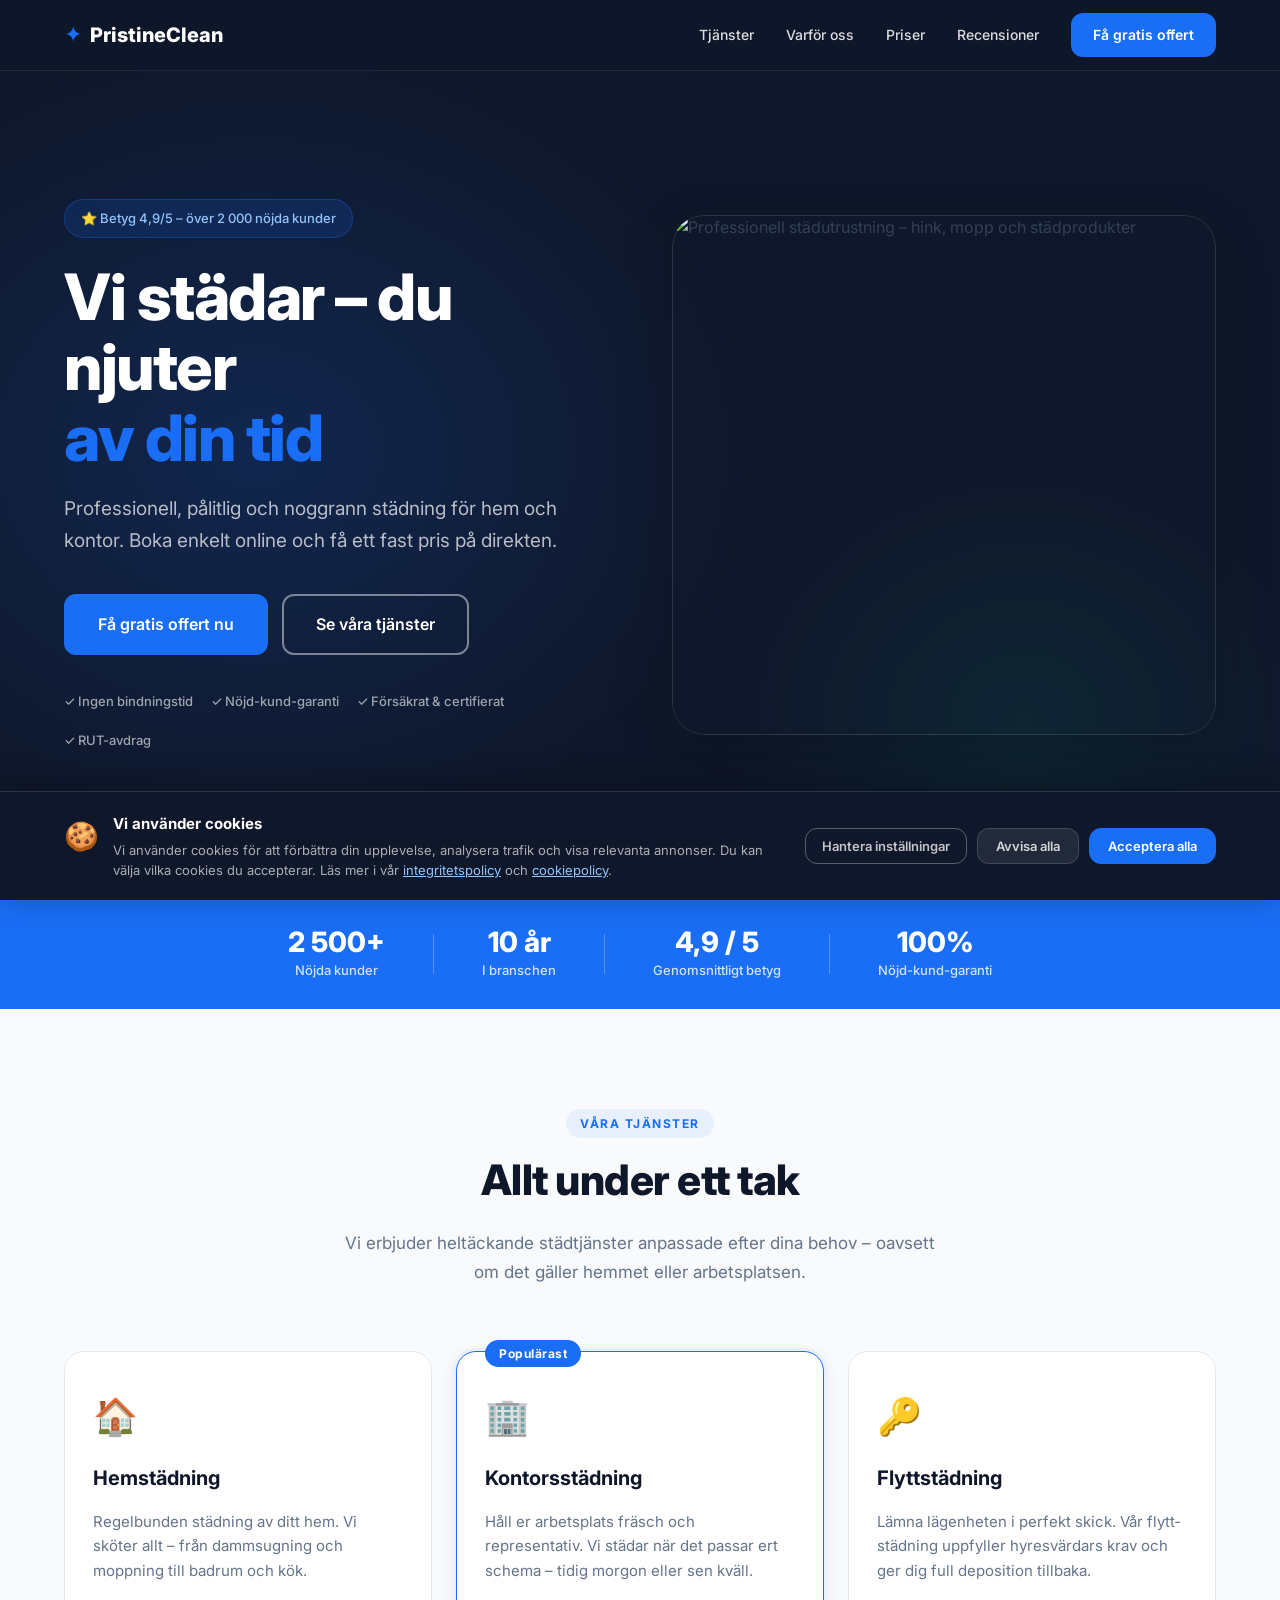
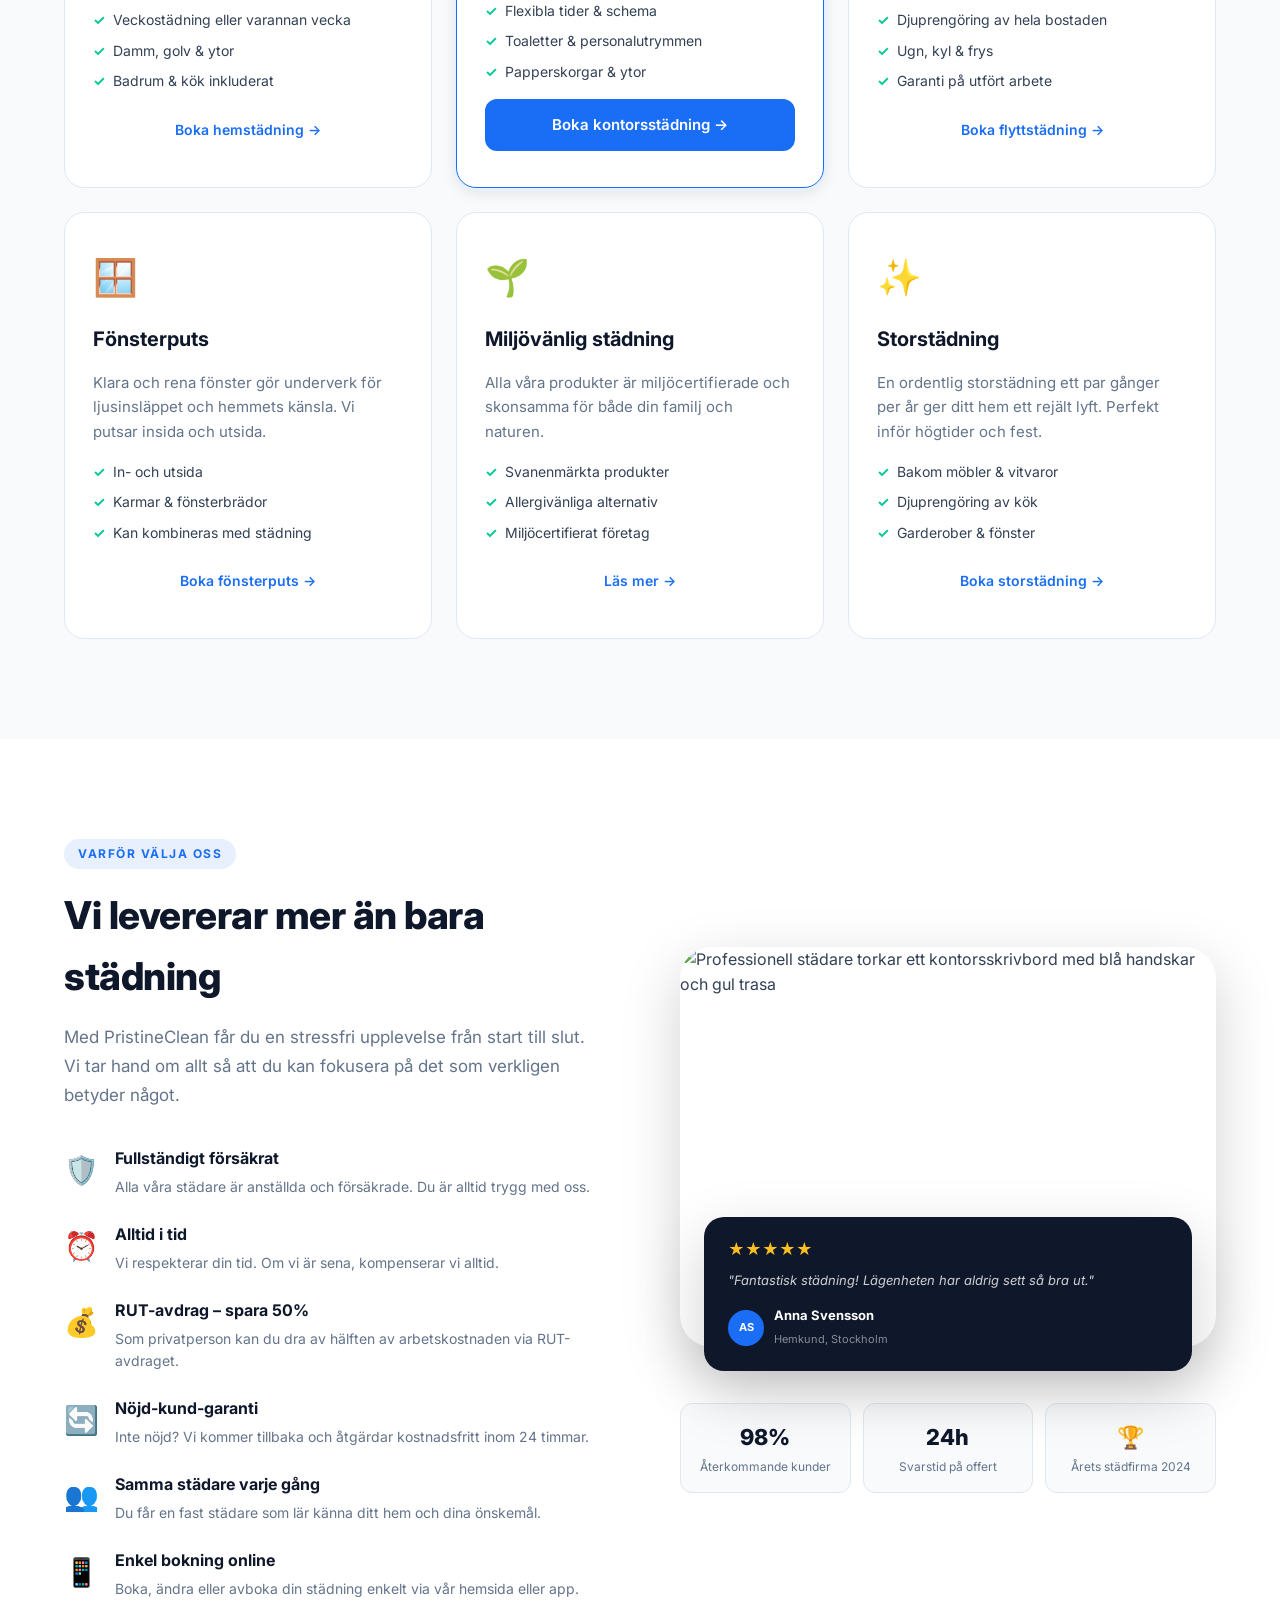
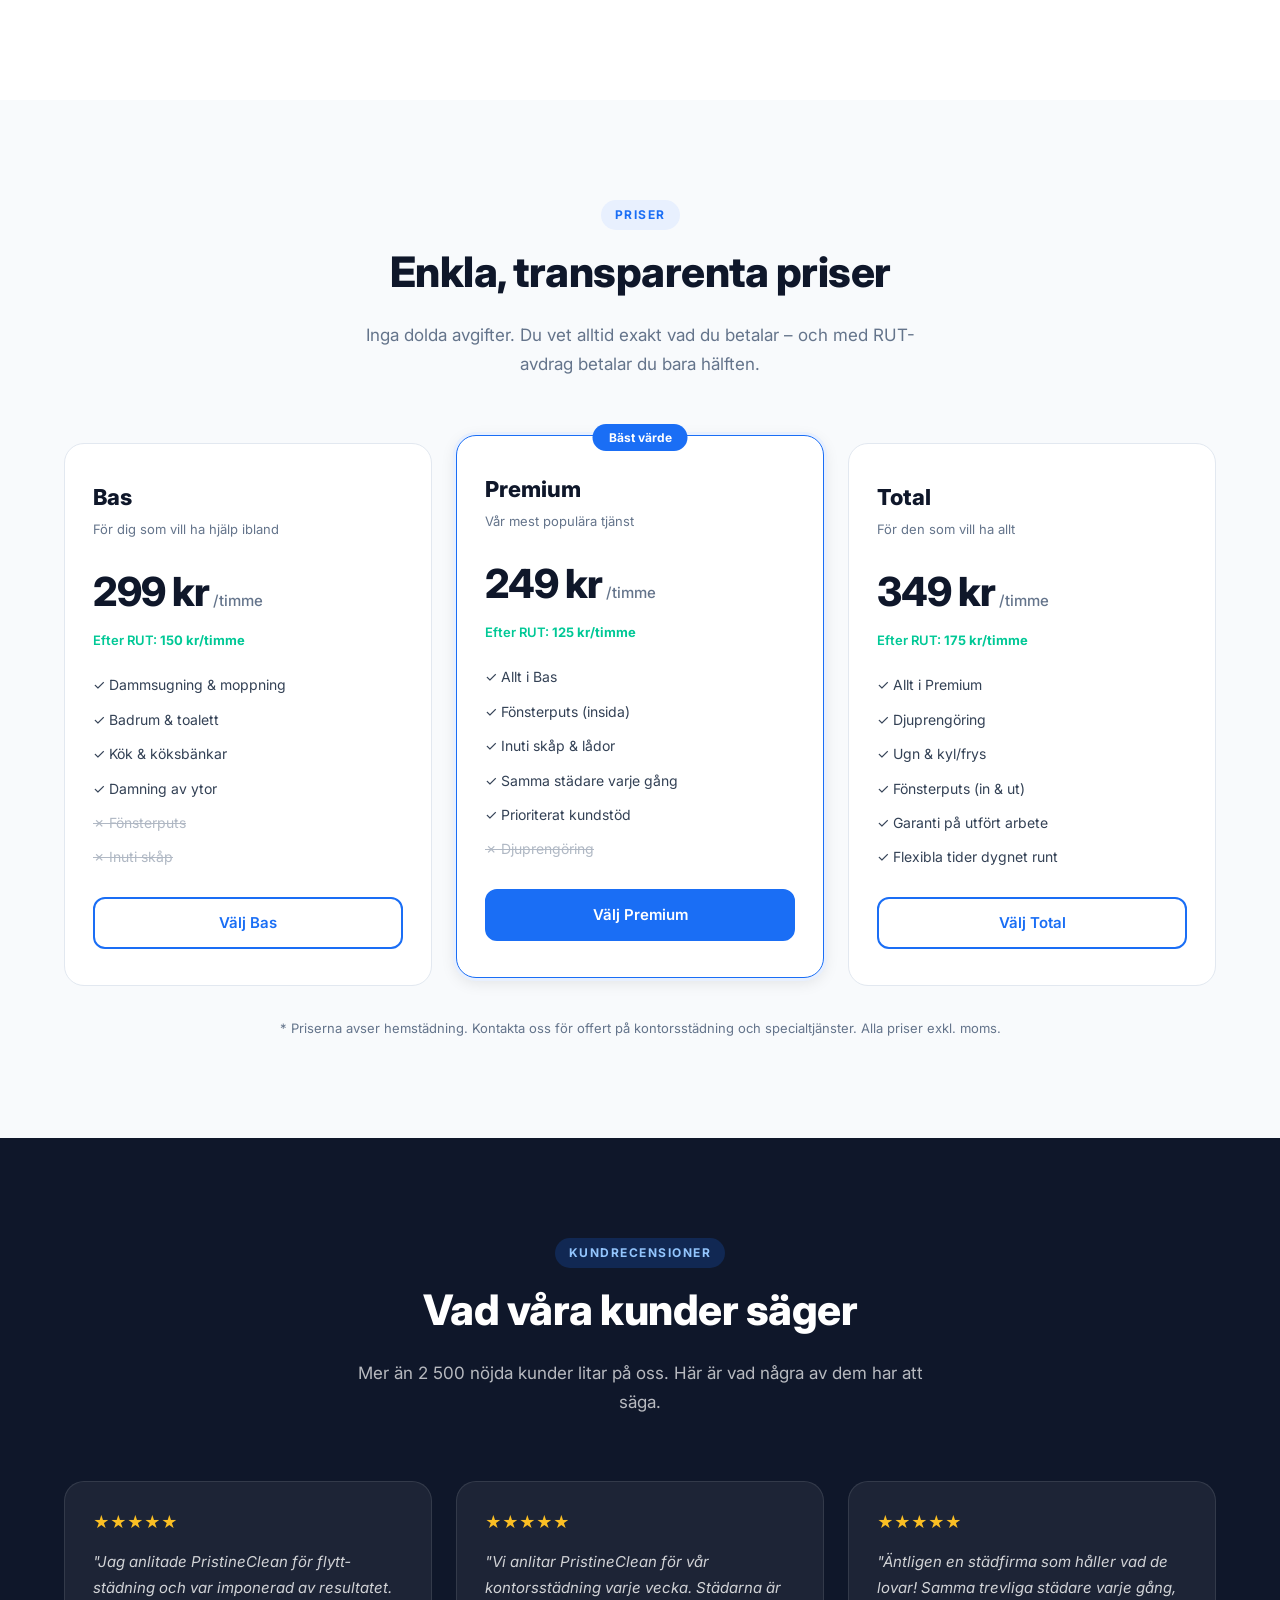
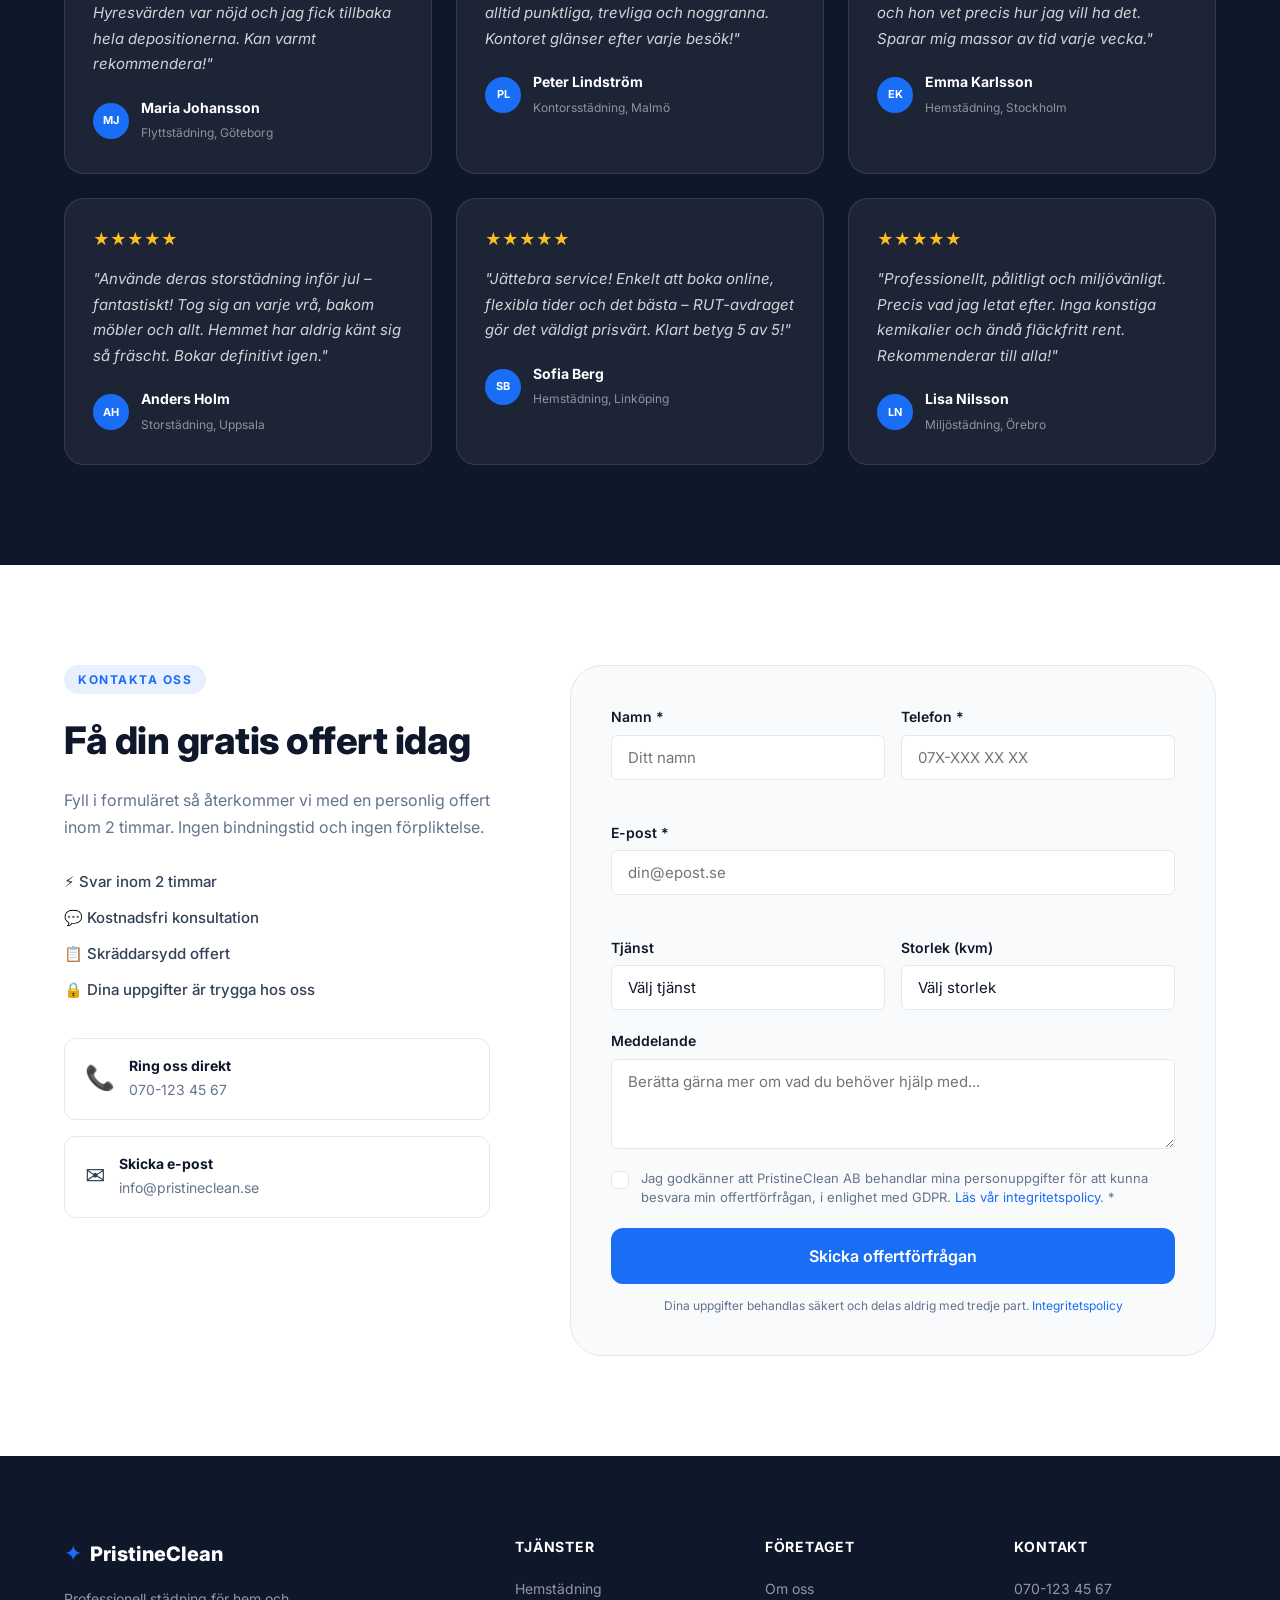
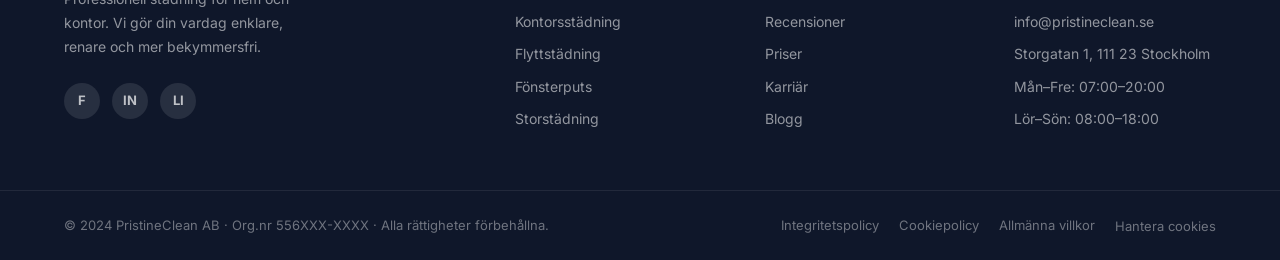
==== commit f8eeb435: "Add images, cookie consent, GDPR & privacy policy in Swedish Co-authored-by: bellemartineebusiness <" ====
--- a/index.html
+++ b/index.html
@@ -13,10 +13,85 @@
 </head>
 <body>
 
+  <!-- COOKIE CONSENT BANNER -->
+  <div class="cookie-banner" id="cookieBanner" role="dialog" aria-label="Cookie-samtycke" aria-modal="true">
+    <div class="cookie-banner__inner">
+      <div class="cookie-banner__text">
+        <span class="cookie-banner__icon">🍪</span>
+        <div>
+          <strong>Vi använder cookies</strong>
+          <p>Vi använder cookies för att förbättra din upplevelse, analysera trafik och visa relevanta annonser. Du kan välja vilka cookies du accepterar. Läs mer i vår <a href="integritetspolicy.html" class="cookie-link">integritetspolicy</a> och <a href="integritetspolicy.html#cookies" class="cookie-link">cookiepolicy</a>.</p>
+        </div>
+      </div>
+      <div class="cookie-banner__actions">
+        <button class="btn btn--cookie-settings" id="cookieSettings">Hantera inställningar</button>
+        <button class="btn btn--cookie-decline" id="cookieDecline">Avvisa alla</button>
+        <button class="btn btn--cookie-accept" id="cookieAccept">Acceptera alla</button>
+      </div>
+    </div>
+  </div>
+
+  <!-- COOKIE PREFERENCES MODAL -->
+  <div class="cookie-modal" id="cookieModal" role="dialog" aria-modal="true" aria-label="Cookieinställningar" style="display:none">
+    <div class="cookie-modal__backdrop" id="cookieModalBackdrop"></div>
+    <div class="cookie-modal__box">
+      <div class="cookie-modal__header">
+        <h3>Cookieinställningar</h3>
+        <button class="cookie-modal__close" id="cookieModalClose" aria-label="Stäng">✕</button>
+      </div>
+      <div class="cookie-modal__body">
+        <p class="cookie-modal__intro">Vi respekterar din integritet. Välj vilka kategorier av cookies du tillåter. Nödvändiga cookies kan inte avaktiveras eftersom de är nödvändiga för webbplatsens funktion.</p>
+
+        <div class="cookie-category">
+          <div class="cookie-category__header">
+            <div>
+              <strong>Nödvändiga cookies</strong>
+              <p>Krävs för att webbplatsen ska fungera korrekt. Kan inte avaktiveras.</p>
+            </div>
+            <div class="toggle toggle--disabled">
+              <input type="checkbox" id="cookieNecessary" checked disabled />
+              <span class="toggle__slider"></span>
+            </div>
+          </div>
+        </div>
+
+        <div class="cookie-category">
+          <div class="cookie-category__header">
+            <div>
+              <strong>Analytiska cookies</strong>
+              <p>Hjälper oss att förstå hur besökare interagerar med webbplatsen (t.ex. Google Analytics).</p>
+            </div>
+            <div class="toggle">
+              <input type="checkbox" id="cookieAnalytics" />
+              <span class="toggle__slider"></span>
+            </div>
+          </div>
+        </div>
+
+        <div class="cookie-category">
+          <div class="cookie-category__header">
+            <div>
+              <strong>Marknadsföringscookies</strong>
+              <p>Används för att visa relevanta annonser och mäta effektiviteten av kampanjer.</p>
+            </div>
+            <div class="toggle">
+              <input type="checkbox" id="cookieMarketing" />
+              <span class="toggle__slider"></span>
+            </div>
+          </div>
+        </div>
+      </div>
+      <div class="cookie-modal__footer">
+        <button class="btn btn--cookie-decline" id="cookieSaveDecline">Avvisa alla</button>
+        <button class="btn btn--cookie-accept" id="cookieSavePrefs">Spara mina val</button>
+      </div>
+    </div>
+  </div>
+
   <!-- NAVBAR -->
   <header class="navbar" id="navbar">
     <div class="container navbar__inner">
-      <a href="#" class="navbar__logo">
+      <a href="index.html" class="navbar__logo">
         <span class="logo-icon">✦</span> PristineClean
       </a>
       <nav class="navbar__links" id="navLinks">
@@ -33,31 +108,38 @@
   </header>
 
   <!-- HERO -->
-  <section class="hero">
-    <div class="hero__bg-pattern"></div>
+  <section class="hero" id="hero">
+    <div class="hero__bg-overlay"></div>
     <div class="container hero__inner">
-      <div class="hero__badge">⭐ Betyg 4,9/5 – över 2 000 nöjda kunder</div>
-      <h1 class="hero__title">
-        Vi städar – du njuter<br />
-        <span class="highlight">av din tid</span>
-      </h1>
-      <p class="hero__subtitle">
-        Professionell, pålitlig och noggrann städning för hem och kontor.
-        Boka enkelt online och få ett fast pris på direkten.
-      </p>
-      <div class="hero__ctas">
-        <a href="#kontakt" class="btn btn--primary btn--lg">Få gratis offert nu</a>
-        <a href="#tjanster" class="btn btn--outline btn--lg">Se våra tjänster</a>
-      </div>
-      <ul class="hero__trust">
-        <li>✓ Ingen bindningstid</li>
-        <li>✓ Nöjd-kund-garanti</li>
-        <li>✓ Försäkrat & certifierat</li>
-        <li>✓ RUT-avdrag</li>
-      </ul>
-    </div>
-    <div class="hero__scroll-indicator">
-      <span></span>
+      <div class="hero__content">
+        <div class="hero__badge">⭐ Betyg 4,9/5 – över 2 000 nöjda kunder</div>
+        <h1 class="hero__title">
+          Vi städar – du njuter<br />
+          <span class="highlight">av din tid</span>
+        </h1>
+        <p class="hero__subtitle">
+          Professionell, pålitlig och noggrann städning för hem och kontor.
+          Boka enkelt online och få ett fast pris på direkten.
+        </p>
+        <div class="hero__ctas">
+          <a href="#kontakt" class="btn btn--primary btn--lg">Få gratis offert nu</a>
+          <a href="#tjanster" class="btn btn--outline-white btn--lg">Se våra tjänster</a>
+        </div>
+        <ul class="hero__trust">
+          <li>✓ Ingen bindningstid</li>
+          <li>✓ Nöjd-kund-garanti</li>
+          <li>✓ Försäkrat &amp; certifierat</li>
+          <li>✓ RUT-avdrag</li>
+        </ul>
+      </div>
+      <div class="hero__image-wrap">
+        <img
+          src="https://github.com/user-attachments/assets/44a91655-d641-4633-a272-246e637818c9"
+          alt="Professionell städutrustning – hink, mopp och städprodukter"
+          class="hero__image"
+          loading="eager"
+        />
+      </div>
     </div>
   </section>
 
@@ -101,8 +183,8 @@
           <p>Regelbunden städning av ditt hem. Vi sköter allt – från dammsugning och moppning till badrum och kök.</p>
           <ul class="service-card__list">
             <li>Veckostädning eller varannan vecka</li>
-            <li>Damm, golv & ytor</li>
-            <li>Badrum & kök inkluderat</li>
+            <li>Damm, golv &amp; ytor</li>
+            <li>Badrum &amp; kök inkluderat</li>
           </ul>
           <a href="#kontakt" class="btn btn--ghost">Boka hemstädning →</a>
         </div>
@@ -112,9 +194,9 @@
           <h3>Kontorsstädning</h3>
           <p>Håll er arbetsplats fräsch och representativ. Vi städar när det passar ert schema – tidig morgon eller sen kväll.</p>
           <ul class="service-card__list">
-            <li>Flexibla tider & schema</li>
-            <li>Toaletter & personalutrymmen</li>
-            <li>Papperskorgar & ytor</li>
+            <li>Flexibla tider &amp; schema</li>
+            <li>Toaletter &amp; personalutrymmen</li>
+            <li>Papperskorgar &amp; ytor</li>
           </ul>
           <a href="#kontakt" class="btn btn--primary">Boka kontorsstädning →</a>
         </div>
@@ -124,7 +206,7 @@
           <p>Lämna lägenheten i perfekt skick. Vår flytt­städning uppfyller hyresvärdars krav och ger dig full deposition tillbaka.</p>
           <ul class="service-card__list">
             <li>Djuprengöring av hela bostaden</li>
-            <li>Ugn, kyl & frys</li>
+            <li>Ugn, kyl &amp; frys</li>
             <li>Garanti på utfört arbete</li>
           </ul>
           <a href="#kontakt" class="btn btn--ghost">Boka flytt­städning →</a>
@@ -135,7 +217,7 @@
           <p>Klara och rena fönster gör underverk för ljusinsläppet och hemmets känsla. Vi putsar insida och utsida.</p>
           <ul class="service-card__list">
             <li>In- och utsida</li>
-            <li>Karmar & fönsterbrädor</li>
+            <li>Karmar &amp; fönsterbrädor</li>
             <li>Kan kombineras med städning</li>
           </ul>
           <a href="#kontakt" class="btn btn--ghost">Boka fönsterputs →</a>
@@ -156,9 +238,9 @@
           <h3>Storstädning</h3>
           <p>En ordentlig storstädning ett par gånger per år ger ditt hem ett rejält lyft. Perfekt inför högtider och fest.</p>
           <ul class="service-card__list">
-            <li>Bakom möbler & vitvaror</li>
+            <li>Bakom möbler &amp; vitvaror</li>
             <li>Djuprengöring av kök</li>
-            <li>Garderober & fönster</li>
+            <li>Garderober &amp; fönster</li>
           </ul>
           <a href="#kontakt" class="btn btn--ghost">Boka storstädning →</a>
         </div>
@@ -220,28 +302,37 @@
           </div>
         </div>
         <div class="why-us__visual">
-          <div class="visual-card">
-            <div class="visual-card__stars">★★★★★</div>
-            <p>"Fantastisk städning! Lägenheten har aldrig sett så bra ut. Verkligen värde för pengarna."</p>
-            <div class="visual-card__author">
-              <div class="avatar">AS</div>
-              <div>
-                <strong>Anna Svensson</strong>
-                <span>Hemkund, Stockholm</span>
-              </div>
-            </div>
-          </div>
-          <div class="visual-card visual-card--offset">
-            <div class="visual-card__badge">🏆 Årets städfirma 2024</div>
-            <div class="visual-stats">
-              <div class="visual-stat">
-                <strong>98%</strong>
-                <span>Återkommande kunder</span>
-              </div>
-              <div class="visual-stat">
-                <strong>24h</strong>
-                <span>Svarstid på offert</span>
-              </div>
+          <div class="why-us__photo-wrap">
+            <img
+              src="https://github.com/user-attachments/assets/99f3bc0b-8d7a-4585-90bd-e227ff033f71"
+              alt="Professionell städare torkar ett kontorsskrivbord med blå handskar och gul trasa"
+              class="why-us__photo"
+              loading="lazy"
+            />
+            <div class="why-us__photo-badge">
+              <div class="visual-card__stars">★★★★★</div>
+              <p>"Fantastisk städning! Lägenheten har aldrig sett så bra ut."</p>
+              <div class="visual-card__author">
+                <div class="avatar">AS</div>
+                <div>
+                  <strong>Anna Svensson</strong>
+                  <span>Hemkund, Stockholm</span>
+                </div>
+              </div>
+            </div>
+          </div>
+          <div class="why-us__stats">
+            <div class="why-stat">
+              <strong>98%</strong>
+              <span>Återkommande kunder</span>
+            </div>
+            <div class="why-stat">
+              <strong>24h</strong>
+              <span>Svarstid på offert</span>
+            </div>
+            <div class="why-stat">
+              <strong>🏆</strong>
+              <span>Årets städfirma 2024</span>
             </div>
           </div>
         </div>
@@ -269,9 +360,9 @@
           </div>
           <div class="price-rut">Efter RUT: <strong>150 kr/timme</strong></div>
           <ul class="pricing-card__features">
-            <li>✓ Dammsugning & moppning</li>
-            <li>✓ Badrum & toalett</li>
-            <li>✓ Kök & köksbänkar</li>
+            <li>✓ Dammsugning &amp; moppning</li>
+            <li>✓ Badrum &amp; toalett</li>
+            <li>✓ Kök &amp; köksbänkar</li>
             <li>✓ Damning av ytor</li>
             <li class="disabled">✗ Fönsterputs</li>
             <li class="disabled">✗ Inuti skåp</li>
@@ -292,7 +383,7 @@
           <ul class="pricing-card__features">
             <li>✓ Allt i Bas</li>
             <li>✓ Fönsterputs (insida)</li>
-            <li>✓ Inuti skåp & lådor</li>
+            <li>✓ Inuti skåp &amp; lådor</li>
             <li>✓ Samma städare varje gång</li>
             <li>✓ Prioriterat kundstöd</li>
             <li class="disabled">✗ Djuprengöring</li>
@@ -312,8 +403,8 @@
           <ul class="pricing-card__features">
             <li>✓ Allt i Premium</li>
             <li>✓ Djuprengöring</li>
-            <li>✓ Ugn & kyl/frys</li>
-            <li>✓ Fönsterputs (in & ut)</li>
+            <li>✓ Ugn &amp; kyl/frys</li>
+            <li>✓ Fönsterputs (in &amp; ut)</li>
             <li>✓ Garanti på utfört arbete</li>
             <li>✓ Flexibla tider dygnet runt</li>
           </ul>
@@ -439,18 +530,18 @@
             <div class="form-row">
               <div class="form-group">
                 <label for="name">Namn *</label>
-                <input type="text" id="name" name="name" placeholder="Ditt namn" required />
+                <input type="text" id="name" name="name" placeholder="Ditt namn" required autocomplete="name" />
                 <span class="form-error" id="nameError"></span>
               </div>
               <div class="form-group">
                 <label for="phone">Telefon *</label>
-                <input type="tel" id="phone" name="phone" placeholder="07X-XXX XX XX" required />
+                <input type="tel" id="phone" name="phone" placeholder="07X-XXX XX XX" required autocomplete="tel" />
                 <span class="form-error" id="phoneError"></span>
               </div>
             </div>
             <div class="form-group">
               <label for="email">E-post *</label>
-              <input type="email" id="email" name="email" placeholder="din@epost.se" required />
+              <input type="email" id="email" name="email" placeholder="din@epost.se" required autocomplete="email" />
               <span class="form-error" id="emailError"></span>
             </div>
             <div class="form-row">
@@ -483,13 +574,14 @@
             </div>
             <div class="form-group form-group--checkbox">
               <input type="checkbox" id="gdpr" name="gdpr" required />
-              <label for="gdpr">Jag godkänner att PristineClean sparar mina kontaktuppgifter för att kunna återkomma med offert. <a href="#" class="link">Läs vår integritetspolicy</a>.</label>
+              <label for="gdpr">Jag godkänner att PristineClean AB behandlar mina personuppgifter för att kunna besvara min offertförfrågan, i enlighet med GDPR. <a href="integritetspolicy.html" class="link" target="_blank">Läs vår integritetspolicy</a>. *</label>
               <span class="form-error" id="gdprError"></span>
             </div>
             <button type="submit" class="btn btn--primary btn--full btn--lg" id="submitBtn">
               <span class="btn-text">Skicka offertförfrågan</span>
-              <span class="btn-loading" style="display:none">Skickar...</span>
+              <span class="btn-loading" style="display:none">Skickar…</span>
             </button>
+            <p class="form-disclaimer">Dina uppgifter behandlas säkert och delas aldrig med tredje part. <a href="integritetspolicy.html" class="link" target="_blank">Integritetspolicy</a></p>
           </form>
           <div class="form-success" id="formSuccess" style="display:none">
             <div class="form-success__icon">✓</div>
@@ -505,7 +597,7 @@
   <footer class="footer">
     <div class="container footer__inner">
       <div class="footer__brand">
-        <div class="navbar__logo">
+        <div class="navbar__logo" style="margin-bottom:16px">
           <span class="logo-icon">✦</span> PristineClean
         </div>
         <p>Professionell städning för hem och kontor. Vi gör din vardag enklare, renare och mer bekymmersfri.</p>
@@ -548,11 +640,12 @@
     </div>
     <div class="footer__bottom">
       <div class="container footer__bottom-inner">
-        <p>© 2024 PristineClean AB. Alla rättigheter förbehållna.</p>
+        <p>© 2024 PristineClean AB · Org.nr 556XXX-XXXX · Alla rättigheter förbehållna.</p>
         <div class="footer__bottom-links">
-          <a href="#">Integritetspolicy</a>
-          <a href="#">Cookiepolicy</a>
-          <a href="#">Allmänna villkor</a>
+          <a href="integritetspolicy.html">Integritetspolicy</a>
+          <a href="integritetspolicy.html#cookies">Cookiepolicy</a>
+          <a href="integritetspolicy.html#villkor">Allmänna villkor</a>
+          <button class="footer__cookie-btn" id="reopenCookies">Hantera cookies</button>
         </div>
       </div>
     </div>
--- a/style.css
+++ b/style.css
@@ -1,32 +1,27 @@
 /* =============================================
    RESET & BASE
    ============================================= */
-*, *::before, *::after {
-  box-sizing: border-box;
-  margin: 0;
-  padding: 0;
-}
+*, *::before, *::after { box-sizing: border-box; margin: 0; padding: 0; }
 
 :root {
-  --color-primary: #1a6ef5;
-  --color-primary-dark: #1558cc;
+  --color-primary:       #1a6ef5;
+  --color-primary-dark:  #1558cc;
   --color-primary-light: #e8f0fe;
-  --color-accent: #00c896;
-  --color-dark: #0f172a;
-  --color-text: #334155;
-  --color-text-light: #64748b;
-  --color-border: #e2e8f0;
-  --color-bg: #f8fafc;
-  --color-white: #ffffff;
-  --color-hero-bg: #0f172a;
-  --color-section-alt: #0f172a;
+  --color-accent:        #00c896;
+  --color-dark:          #0f172a;
+  --color-text:          #334155;
+  --color-text-light:    #64748b;
+  --color-border:        #e2e8f0;
+  --color-bg:            #f8fafc;
+  --color-white:         #ffffff;
+  --color-section-dark:  #0f172a;
 
   --radius-sm: 6px;
   --radius-md: 12px;
   --radius-lg: 20px;
   --radius-xl: 32px;
 
-  --shadow-sm: 0 1px 3px rgba(0,0,0,.08), 0 1px 2px rgba(0,0,0,.05);
+  --shadow-sm: 0 1px 3px rgba(0,0,0,.08);
   --shadow-md: 0 4px 16px rgba(0,0,0,.10);
   --shadow-lg: 0 8px 32px rgba(0,0,0,.14);
   --shadow-xl: 0 20px 60px rgba(0,0,0,.18);
@@ -35,9 +30,7 @@
   --transition: 0.22s ease;
 }
 
-html {
-  scroll-behavior: smooth;
-}
+html { scroll-behavior: smooth; }
 
 body {
   font-family: var(--font);
@@ -51,11 +44,7 @@
 a { text-decoration: none; color: inherit; }
 ul { list-style: none; }
 
-.container {
-  max-width: 1200px;
-  margin: 0 auto;
-  padding: 0 24px;
-}
+.container { max-width: 1200px; margin: 0 auto; padding: 0 24px; }
 
 /* =============================================
    BUTTONS
@@ -74,7 +63,6 @@
   transition: all var(--transition);
   border: 2px solid transparent;
   white-space: nowrap;
-  text-decoration: none;
 }
 
 .btn--primary {
@@ -94,10 +82,14 @@
   color: var(--color-primary);
   border-color: var(--color-primary);
 }
-.btn--outline:hover {
-  background: var(--color-primary-light);
-  transform: translateY(-2px);
-}
+.btn--outline:hover { background: var(--color-primary-light); transform: translateY(-2px); }
+
+.btn--outline-white {
+  background: transparent;
+  color: var(--color-white);
+  border: 2px solid rgba(255,255,255,.45);
+}
+.btn--outline-white:hover { background: rgba(255,255,255,.1); border-color: rgba(255,255,255,.75); }
 
 .btn--ghost {
   background: transparent;
@@ -114,24 +106,253 @@
   border-color: var(--color-primary);
   padding: 9px 20px;
   font-size: 14px;
-  border-radius: var(--radius-md);
-}
-.btn--nav:hover {
-  background: var(--color-primary-dark);
-  border-color: var(--color-primary-dark);
-}
+}
+.btn--nav:hover { background: var(--color-primary-dark); border-color: var(--color-primary-dark); }
 
 .btn--lg { padding: 16px 32px; font-size: 16px; }
 .btn--full { width: 100%; }
 
 /* =============================================
+   COOKIE BANNER
+   ============================================= */
+.cookie-banner {
+  position: fixed;
+  bottom: 0;
+  left: 0;
+  right: 0;
+  z-index: 9999;
+  background: var(--color-dark);
+  border-top: 1px solid rgba(255,255,255,.12);
+  padding: 20px 0;
+  box-shadow: 0 -4px 32px rgba(0,0,0,.3);
+  transform: translateY(0);
+  transition: transform 0.4s ease, opacity 0.4s ease;
+}
+.cookie-banner.hidden {
+  transform: translateY(110%);
+  opacity: 0;
+  pointer-events: none;
+}
+
+.cookie-banner__inner {
+  max-width: 1200px;
+  margin: 0 auto;
+  padding: 0 24px;
+  display: flex;
+  align-items: center;
+  gap: 24px;
+  flex-wrap: wrap;
+}
+
+.cookie-banner__text {
+  display: flex;
+  align-items: flex-start;
+  gap: 14px;
+  flex: 1;
+  min-width: 280px;
+}
+.cookie-banner__icon { font-size: 28px; flex-shrink: 0; margin-top: 2px; }
+.cookie-banner__text strong {
+  display: block;
+  color: var(--color-white);
+  font-size: 15px;
+  margin-bottom: 4px;
+}
+.cookie-banner__text p {
+  font-size: 13px;
+  color: rgba(255,255,255,.65);
+  line-height: 1.55;
+}
+.cookie-link {
+  color: #93c5fd;
+  text-decoration: underline;
+}
+.cookie-link:hover { color: var(--color-white); }
+
+.cookie-banner__actions {
+  display: flex;
+  gap: 10px;
+  flex-wrap: wrap;
+  flex-shrink: 0;
+}
+
+.btn--cookie-settings {
+  background: transparent;
+  border: 1.5px solid rgba(255,255,255,.3);
+  color: rgba(255,255,255,.75);
+  font-family: var(--font);
+  font-size: 13px;
+  font-weight: 600;
+  padding: 9px 16px;
+  border-radius: var(--radius-md);
+  cursor: pointer;
+  transition: all var(--transition);
+}
+.btn--cookie-settings:hover { border-color: rgba(255,255,255,.6); color: var(--color-white); }
+
+.btn--cookie-decline {
+  background: rgba(255,255,255,.08);
+  border: 1.5px solid rgba(255,255,255,.15);
+  color: rgba(255,255,255,.8);
+  font-family: var(--font);
+  font-size: 13px;
+  font-weight: 600;
+  padding: 9px 18px;
+  border-radius: var(--radius-md);
+  cursor: pointer;
+  transition: all var(--transition);
+}
+.btn--cookie-decline:hover { background: rgba(255,255,255,.15); color: var(--color-white); }
+
+.btn--cookie-accept {
+  background: var(--color-primary);
+  border: 1.5px solid var(--color-primary);
+  color: var(--color-white);
+  font-family: var(--font);
+  font-size: 13px;
+  font-weight: 600;
+  padding: 9px 18px;
+  border-radius: var(--radius-md);
+  cursor: pointer;
+  transition: all var(--transition);
+}
+.btn--cookie-accept:hover { background: var(--color-primary-dark); border-color: var(--color-primary-dark); }
+
+/* =============================================
+   COOKIE MODAL
+   ============================================= */
+.cookie-modal {
+  position: fixed;
+  inset: 0;
+  z-index: 10000;
+  display: flex;
+  align-items: center;
+  justify-content: center;
+  padding: 20px;
+}
+
+.cookie-modal__backdrop {
+  position: absolute;
+  inset: 0;
+  background: rgba(0,0,0,.6);
+  backdrop-filter: blur(4px);
+  cursor: pointer;
+}
+
+.cookie-modal__box {
+  position: relative;
+  background: var(--color-white);
+  border-radius: var(--radius-xl);
+  width: 100%;
+  max-width: 540px;
+  max-height: 90vh;
+  overflow-y: auto;
+  box-shadow: var(--shadow-xl);
+}
+
+.cookie-modal__header {
+  display: flex;
+  align-items: center;
+  justify-content: space-between;
+  padding: 24px 28px 20px;
+  border-bottom: 1px solid var(--color-border);
+}
+.cookie-modal__header h3 {
+  font-size: 18px;
+  font-weight: 800;
+  color: var(--color-dark);
+}
+.cookie-modal__close {
+  background: none;
+  border: none;
+  cursor: pointer;
+  font-size: 18px;
+  color: var(--color-text-light);
+  padding: 4px 8px;
+  border-radius: var(--radius-sm);
+  transition: all var(--transition);
+}
+.cookie-modal__close:hover { background: var(--color-bg); color: var(--color-dark); }
+
+.cookie-modal__body {
+  padding: 24px 28px;
+  display: flex;
+  flex-direction: column;
+  gap: 20px;
+}
+
+.cookie-modal__intro {
+  font-size: 14px;
+  color: var(--color-text-light);
+  line-height: 1.6;
+}
+
+.cookie-category {
+  border: 1px solid var(--color-border);
+  border-radius: var(--radius-md);
+  padding: 16px 20px;
+}
+.cookie-category__header {
+  display: flex;
+  align-items: center;
+  justify-content: space-between;
+  gap: 16px;
+}
+.cookie-category__header > div:first-child { flex: 1; }
+.cookie-category__header strong {
+  display: block;
+  font-size: 15px;
+  color: var(--color-dark);
+  margin-bottom: 4px;
+}
+.cookie-category__header p {
+  font-size: 13px;
+  color: var(--color-text-light);
+  line-height: 1.5;
+}
+
+/* Toggle switch */
+.toggle { position: relative; width: 44px; height: 24px; flex-shrink: 0; }
+.toggle input { opacity: 0; width: 0; height: 0; position: absolute; }
+.toggle__slider {
+  position: absolute;
+  inset: 0;
+  background: var(--color-border);
+  border-radius: 100px;
+  cursor: pointer;
+  transition: background var(--transition);
+}
+.toggle__slider::after {
+  content: '';
+  position: absolute;
+  width: 18px;
+  height: 18px;
+  left: 3px;
+  top: 3px;
+  background: var(--color-white);
+  border-radius: 50%;
+  transition: transform var(--transition);
+  box-shadow: var(--shadow-sm);
+}
+.toggle input:checked + .toggle__slider { background: var(--color-primary); }
+.toggle input:checked + .toggle__slider::after { transform: translateX(20px); }
+.toggle--disabled .toggle__slider { background: var(--color-accent); opacity: 0.7; cursor: not-allowed; }
+.toggle--disabled .toggle input:checked + .toggle__slider { background: var(--color-accent); }
+
+.cookie-modal__footer {
+  display: flex;
+  gap: 12px;
+  padding: 20px 28px 24px;
+  border-top: 1px solid var(--color-border);
+  justify-content: flex-end;
+}
+
+/* =============================================
    NAVBAR
    ============================================= */
 .navbar {
   position: fixed;
-  top: 0;
-  left: 0;
-  right: 0;
+  top: 0; left: 0; right: 0;
   z-index: 1000;
   background: rgba(15, 23, 42, 0.92);
   backdrop-filter: blur(12px);
@@ -144,7 +365,7 @@
   box-shadow: var(--shadow-md);
   border-bottom-color: var(--color-border);
 }
-.navbar.scrolled .navbar__links a { color: var(--color-text); }
+.navbar.scrolled .navbar__links a:not(.btn) { color: var(--color-text); }
 .navbar.scrolled .navbar__logo { color: var(--color-dark); }
 .navbar.scrolled .navbar__burger span { background: var(--color-dark); }
 
@@ -164,18 +385,14 @@
   gap: 8px;
   transition: color var(--transition);
 }
-
-.logo-icon {
-  color: var(--color-primary);
-  font-size: 22px;
-}
+.logo-icon { color: var(--color-primary); font-size: 22px; }
 
 .navbar__links {
   display: flex;
   align-items: center;
   gap: 32px;
 }
-.navbar__links a {
+.navbar__links a:not(.btn) {
   font-size: 14px;
   font-weight: 500;
   color: rgba(255,255,255,.85);
@@ -194,22 +411,17 @@
 }
 .navbar__burger span {
   display: block;
-  width: 24px;
-  height: 2px;
+  width: 24px; height: 2px;
   background: var(--color-white);
   border-radius: 2px;
   transition: all var(--transition);
 }
 
-/* Mobile nav open state */
 .navbar.nav-open .navbar__links {
   display: flex;
   flex-direction: column;
   position: fixed;
-  top: 70px;
-  left: 0;
-  right: 0;
-  bottom: 0;
+  top: 70px; left: 0; right: 0; bottom: 0;
   background: var(--color-dark);
   padding: 32px 24px;
   gap: 24px;
@@ -221,30 +433,35 @@
 .navbar.nav-open .navbar__burger span:nth-child(3) { transform: translateY(-7px) rotate(-45deg); }
 
 /* =============================================
-   HERO
+   HERO  (two-column: text left, image right)
    ============================================= */
 .hero {
-  background: var(--color-hero-bg);
+  background: var(--color-dark);
   position: relative;
   overflow: hidden;
-  padding: 140px 0 100px;
+  padding: 130px 0 80px;
   min-height: 100vh;
   display: flex;
   align-items: center;
 }
 
-.hero__bg-pattern {
+.hero__bg-overlay {
   position: absolute;
   inset: 0;
   background:
-    radial-gradient(ellipse 80% 60% at 60% 40%, rgba(26,110,245,.18) 0%, transparent 70%),
-    radial-gradient(ellipse 40% 50% at 20% 80%, rgba(0,200,150,.10) 0%, transparent 60%);
+    radial-gradient(ellipse 60% 70% at 20% 50%, rgba(26,110,245,.18) 0%, transparent 65%),
+    radial-gradient(ellipse 40% 50% at 80% 80%, rgba(0,200,150,.08) 0%, transparent 60%);
   pointer-events: none;
+  z-index: 0;
 }
 
 .hero__inner {
   position: relative;
   z-index: 1;
+  display: grid;
+  grid-template-columns: 1fr 1fr;
+  gap: 64px;
+  align-items: center;
 }
 
 .hero__badge {
@@ -262,127 +479,89 @@
 }
 
 .hero__title {
-  font-size: clamp(40px, 6vw, 72px);
+  font-size: clamp(38px, 5vw, 66px);
   font-weight: 800;
   line-height: 1.1;
   color: var(--color-white);
   margin-bottom: 20px;
   letter-spacing: -1.5px;
 }
-
-.highlight {
-  color: var(--color-primary);
-  position: relative;
-}
+.highlight { color: var(--color-primary); }
 
 .hero__subtitle {
-  font-size: clamp(16px, 2vw, 20px);
+  font-size: clamp(16px, 1.8vw, 19px);
   color: rgba(255,255,255,.7);
-  max-width: 560px;
+  max-width: 500px;
   margin-bottom: 36px;
   line-height: 1.7;
 }
 
 .hero__ctas {
   display: flex;
-  gap: 16px;
+  gap: 14px;
   flex-wrap: wrap;
-  margin-bottom: 40px;
-}
-.hero__ctas .btn--outline {
-  color: var(--color-white);
-  border-color: rgba(255,255,255,.35);
-}
-.hero__ctas .btn--outline:hover {
-  background: rgba(255,255,255,.08);
-  border-color: rgba(255,255,255,.6);
+  margin-bottom: 36px;
 }
 
 .hero__trust {
   display: flex;
   flex-wrap: wrap;
-  gap: 20px;
+  gap: 18px;
 }
 .hero__trust li {
-  color: rgba(255,255,255,.65);
-  font-size: 14px;
+  color: rgba(255,255,255,.6);
+  font-size: 13px;
   font-weight: 500;
-  display: flex;
-  align-items: center;
-  gap: 6px;
-}
-
-.hero__scroll-indicator {
+}
+
+/* Hero image */
+.hero__image-wrap {
+  position: relative;
+  border-radius: var(--radius-xl);
+  overflow: hidden;
+  box-shadow: var(--shadow-xl);
+}
+.hero__image {
+  width: 100%;
+  height: 520px;
+  object-fit: cover;
+  object-position: center;
+  display: block;
+  border-radius: var(--radius-xl);
+}
+.hero__image-wrap::after {
+  content: '';
   position: absolute;
-  bottom: 36px;
-  left: 50%;
-  transform: translateX(-50%);
+  inset: 0;
+  border-radius: var(--radius-xl);
+  border: 1px solid rgba(255,255,255,.12);
+  pointer-events: none;
+}
+
+/* =============================================
+   PROOF BAR
+   ============================================= */
+.proof-bar { background: var(--color-primary); padding: 28px 0; }
+.proof-bar__inner {
+  display: flex;
+  align-items: center;
+  justify-content: center;
+  flex-wrap: wrap;
+}
+.proof-bar__item {
   display: flex;
   flex-direction: column;
   align-items: center;
-}
-.hero__scroll-indicator span {
-  display: block;
-  width: 2px;
-  height: 48px;
-  background: linear-gradient(to bottom, rgba(255,255,255,.5), transparent);
-  animation: scrollPulse 2s infinite;
-}
-
-@keyframes scrollPulse {
-  0%, 100% { opacity: .4; transform: scaleY(1); }
-  50% { opacity: 1; transform: scaleY(1.15); }
-}
-
-/* =============================================
-   PROOF BAR
-   ============================================= */
-.proof-bar {
-  background: var(--color-primary);
-  padding: 28px 0;
-}
-
-.proof-bar__inner {
-  display: flex;
-  align-items: center;
-  justify-content: center;
-  gap: 0;
-  flex-wrap: wrap;
-}
-
-.proof-bar__item {
-  display: flex;
-  flex-direction: column;
-  align-items: center;
   padding: 0 48px;
 }
-.proof-bar__item strong {
-  font-size: 28px;
-  font-weight: 800;
-  color: var(--color-white);
-  line-height: 1;
-}
-.proof-bar__item span {
-  font-size: 13px;
-  color: rgba(255,255,255,.8);
-  margin-top: 4px;
-  font-weight: 500;
-}
-
-.proof-bar__divider {
-  width: 1px;
-  height: 40px;
-  background: rgba(255,255,255,.25);
-}
+.proof-bar__item strong { font-size: 28px; font-weight: 800; color: var(--color-white); line-height: 1; }
+.proof-bar__item span { font-size: 13px; color: rgba(255,255,255,.8); margin-top: 4px; font-weight: 500; }
+.proof-bar__divider { width: 1px; height: 40px; background: rgba(255,255,255,.25); }
 
 /* =============================================
    SECTION COMMON
    ============================================= */
-.section-header {
-  text-align: center;
-  max-width: 600px;
-  margin: 0 auto 64px;
-}
+.section-header { text-align: center; max-width: 600px; margin: 0 auto 64px; }
 .section-header h2 {
   font-size: clamp(28px, 3.5vw, 42px);
   font-weight: 800;
@@ -390,11 +569,7 @@
   margin: 8px 0 16px;
   letter-spacing: -0.5px;
 }
-.section-header p {
-  font-size: 17px;
-  color: var(--color-text-light);
-  line-height: 1.7;
-}
+.section-header p { font-size: 17px; color: var(--color-text-light); line-height: 1.7; }
 .section-header--light h2 { color: var(--color-white); }
 .section-header--light p { color: rgba(255,255,255,.7); }
 
@@ -409,24 +584,13 @@
   padding: 5px 14px;
   border-radius: 100px;
 }
-.section-label--light {
-  background: rgba(26,110,245,.2);
-  color: #93c5fd;
-}
+.section-label--light { background: rgba(26,110,245,.2); color: #93c5fd; }
 
 /* =============================================
    SERVICES
    ============================================= */
-.services {
-  padding: 100px 0;
-  background: var(--color-bg);
-}
-
-.services__grid {
-  display: grid;
-  grid-template-columns: repeat(3, 1fr);
-  gap: 24px;
-}
+.services { padding: 100px 0; background: var(--color-bg); }
+.services__grid { display: grid; grid-template-columns: repeat(3,1fr); gap: 24px; }
 
 .service-card {
   background: var(--color-white);
@@ -439,52 +603,25 @@
   flex-direction: column;
   gap: 16px;
 }
-.service-card:hover {
-  border-color: var(--color-primary);
-  box-shadow: var(--shadow-lg);
-  transform: translateY(-4px);
-}
-
-.service-card--featured {
-  border-color: var(--color-primary);
-  box-shadow: 0 0 0 3px var(--color-primary-light), var(--shadow-md);
-}
+.service-card:hover { border-color: var(--color-primary); box-shadow: var(--shadow-lg); transform: translateY(-4px); }
+.service-card--featured { border-color: var(--color-primary); box-shadow: 0 0 0 3px var(--color-primary-light),var(--shadow-md); }
 
 .service-card__badge {
   position: absolute;
-  top: -12px;
-  left: 28px;
+  top: -12px; left: 28px;
   background: var(--color-primary);
   color: var(--color-white);
-  font-size: 12px;
-  font-weight: 700;
+  font-size: 12px; font-weight: 700;
   padding: 4px 14px;
   border-radius: 100px;
-  letter-spacing: 0.5px;
-}
-
-.service-card__icon {
-  font-size: 36px;
-}
-
-.service-card h3 {
-  font-size: 20px;
-  font-weight: 700;
-  color: var(--color-dark);
-}
-
-.service-card p {
-  color: var(--color-text-light);
-  font-size: 15px;
-  line-height: 1.65;
-  flex: 1;
-}
-
-.service-card__list {
-  display: flex;
-  flex-direction: column;
-  gap: 8px;
-}
+  letter-spacing: .5px;
+}
+
+.service-card__icon { font-size: 36px; }
+.service-card h3 { font-size: 20px; font-weight: 700; color: var(--color-dark); }
+.service-card p { color: var(--color-text-light); font-size: 15px; line-height: 1.65; flex: 1; }
+
+.service-card__list { display: flex; flex-direction: column; gap: 8px; }
 .service-card__list li {
   font-size: 14px;
   color: var(--color-text);
@@ -492,27 +629,13 @@
   align-items: center;
   gap: 8px;
 }
-.service-card__list li::before {
-  content: '✓';
-  color: var(--color-accent);
-  font-weight: 700;
-  flex-shrink: 0;
-}
-
-/* =============================================
-   WHY US
-   ============================================= */
-.why-us {
-  padding: 100px 0;
-  background: var(--color-white);
-}
-
-.why-us__inner {
-  display: grid;
-  grid-template-columns: 1fr 1fr;
-  gap: 80px;
-  align-items: center;
-}
+.service-card__list li::before { content: '✓'; color: var(--color-accent); font-weight: 700; flex-shrink: 0; }
+
+/* =============================================
+   WHY US  (image + features)
+   ============================================= */
+.why-us { padding: 100px 0; background: var(--color-white); }
+.why-us__inner { display: grid; grid-template-columns: 1fr 1fr; gap: 80px; align-items: center; }
 
 .why-us__content .section-label { margin-bottom: 16px; display: inline-block; }
 .why-us__content h2 {
@@ -522,144 +645,78 @@
   letter-spacing: -0.5px;
   margin-bottom: 16px;
 }
-
-.why-us__intro {
-  font-size: 17px;
-  color: var(--color-text-light);
-  line-height: 1.7;
-  margin-bottom: 36px;
-}
-
-.why-us__features {
-  display: flex;
-  flex-direction: column;
-  gap: 24px;
-}
-
-.feature {
-  display: flex;
-  gap: 16px;
-  align-items: flex-start;
-}
-.feature__icon {
-  font-size: 28px;
-  flex-shrink: 0;
-  margin-top: 2px;
-}
-.feature h4 {
-  font-size: 16px;
-  font-weight: 700;
-  color: var(--color-dark);
-  margin-bottom: 4px;
-}
-.feature p {
-  font-size: 14px;
-  color: var(--color-text-light);
-  line-height: 1.6;
-}
-
-.why-us__visual {
-  display: flex;
-  flex-direction: column;
-  gap: 24px;
-}
-
-.visual-card {
+.why-us__intro { font-size: 17px; color: var(--color-text-light); line-height: 1.7; margin-bottom: 36px; }
+
+.why-us__features { display: flex; flex-direction: column; gap: 24px; }
+.feature { display: flex; gap: 16px; align-items: flex-start; }
+.feature__icon { font-size: 28px; flex-shrink: 0; margin-top: 2px; }
+.feature h4 { font-size: 16px; font-weight: 700; color: var(--color-dark); margin-bottom: 4px; }
+.feature p { font-size: 14px; color: var(--color-text-light); line-height: 1.6; }
+
+/* Photo card */
+.why-us__visual { display: flex; flex-direction: column; gap: 24px; }
+
+.why-us__photo-wrap {
+  position: relative;
+  border-radius: var(--radius-xl);
+  overflow: visible;
+}
+
+.why-us__photo {
+  width: 100%;
+  height: 400px;
+  object-fit: cover;
+  object-position: center top;
+  border-radius: var(--radius-xl);
+  box-shadow: var(--shadow-xl);
+  display: block;
+}
+
+.why-us__photo-badge {
+  position: absolute;
+  bottom: -24px;
+  left: 24px;
+  right: 24px;
   background: var(--color-dark);
-  color: var(--color-white);
   border-radius: var(--radius-lg);
-  padding: 28px;
+  padding: 20px 24px;
   box-shadow: var(--shadow-xl);
 }
-
-.visual-card--offset {
-  margin-left: 40px;
-  background: var(--color-primary);
-}
-
-.visual-card__stars {
-  font-size: 20px;
-  color: #fbbf24;
-  margin-bottom: 12px;
-}
-
-.visual-card p {
-  font-size: 15px;
-  line-height: 1.7;
-  color: rgba(255,255,255,.85);
-  margin-bottom: 20px;
-  font-style: italic;
-}
-
-.visual-card__author {
-  display: flex;
-  align-items: center;
-  gap: 12px;
-}
-.visual-card__author strong {
-  display: block;
-  font-size: 14px;
-  font-weight: 700;
-}
-.visual-card__author span {
-  font-size: 12px;
-  color: rgba(255,255,255,.6);
-}
-
+.why-us__photo-badge .visual-card__stars { font-size: 16px; color: #fbbf24; margin-bottom: 8px; }
+.why-us__photo-badge p { font-size: 13px; color: rgba(255,255,255,.8); line-height: 1.55; margin-bottom: 14px; font-style: italic; }
+.visual-card__author { display: flex; align-items: center; gap: 10px; }
+.visual-card__author strong { display: block; font-size: 13px; font-weight: 700; color: var(--color-white); }
+.visual-card__author span { font-size: 11px; color: rgba(255,255,255,.5); }
 .avatar {
-  width: 40px;
-  height: 40px;
+  width: 36px; height: 36px;
   border-radius: 50%;
   background: var(--color-primary);
   color: var(--color-white);
-  display: flex;
-  align-items: center;
-  justify-content: center;
-  font-size: 13px;
-  font-weight: 700;
-  flex-shrink: 0;
-}
-.visual-card--offset .avatar { background: rgba(255,255,255,.25); }
-
-.visual-card__badge {
-  display: inline-block;
-  background: rgba(255,255,255,.2);
-  padding: 6px 14px;
-  border-radius: 100px;
-  font-size: 13px;
-  font-weight: 600;
-  margin-bottom: 20px;
-}
-
-.visual-stats {
+  display: flex; align-items: center; justify-content: center;
+  font-size: 11px; font-weight: 700; flex-shrink: 0;
+}
+
+.why-us__stats {
+  margin-top: 32px;
   display: grid;
-  grid-template-columns: 1fr 1fr;
-  gap: 16px;
-}
-.visual-stat strong {
-  display: block;
-  font-size: 32px;
-  font-weight: 800;
-}
-.visual-stat span {
-  font-size: 13px;
-  color: rgba(255,255,255,.75);
-}
+  grid-template-columns: repeat(3,1fr);
+  gap: 12px;
+}
+.why-stat {
+  background: var(--color-bg);
+  border: 1px solid var(--color-border);
+  border-radius: var(--radius-md);
+  padding: 16px 12px;
+  text-align: center;
+}
+.why-stat strong { display: block; font-size: 22px; font-weight: 800; color: var(--color-dark); }
+.why-stat span { font-size: 12px; color: var(--color-text-light); margin-top: 4px; display: block; line-height: 1.4; }
 
 /* =============================================
    PRICING
    ============================================= */
-.pricing {
-  padding: 100px 0;
-  background: var(--color-bg);
-}
-
-.pricing__grid {
-  display: grid;
-  grid-template-columns: repeat(3, 1fr);
-  gap: 24px;
-  align-items: start;
-}
+.pricing { padding: 100px 0; background: var(--color-bg); }
+.pricing__grid { display: grid; grid-template-columns: repeat(3,1fr); gap: 24px; align-items: start; }
 
 .pricing-card {
   background: var(--color-white);
@@ -669,112 +726,44 @@
   position: relative;
   transition: all var(--transition);
 }
-.pricing-card:hover {
-  box-shadow: var(--shadow-lg);
-  transform: translateY(-4px);
-}
-
+.pricing-card:hover { box-shadow: var(--shadow-lg); transform: translateY(-4px); }
 .pricing-card--popular {
   border-color: var(--color-primary);
-  box-shadow: 0 0 0 3px var(--color-primary-light), var(--shadow-md);
+  box-shadow: 0 0 0 3px var(--color-primary-light),var(--shadow-md);
   transform: translateY(-8px);
 }
-.pricing-card--popular:hover {
-  transform: translateY(-12px);
-}
+.pricing-card--popular:hover { transform: translateY(-12px); }
 
 .pricing-card__badge {
   position: absolute;
-  top: -12px;
-  left: 50%;
-  transform: translateX(-50%);
+  top: -12px; left: 50%; transform: translateX(-50%);
   background: var(--color-primary);
   color: var(--color-white);
-  font-size: 12px;
-  font-weight: 700;
+  font-size: 12px; font-weight: 700;
   padding: 4px 16px;
   border-radius: 100px;
   white-space: nowrap;
 }
-
-.pricing-card__header {
-  margin-bottom: 20px;
-}
-.pricing-card__header h3 {
-  font-size: 22px;
-  font-weight: 800;
-  color: var(--color-dark);
-}
-.pricing-card__header p {
-  font-size: 13px;
-  color: var(--color-text-light);
-  margin-top: 4px;
-}
-
-.pricing-card__price {
-  display: flex;
-  align-items: baseline;
-  gap: 4px;
-  margin-bottom: 6px;
-}
-.price {
-  font-size: 40px;
-  font-weight: 800;
-  color: var(--color-dark);
-  letter-spacing: -1px;
-}
-.price-unit {
-  font-size: 15px;
-  color: var(--color-text-light);
-  font-weight: 500;
-}
-
-.price-rut {
-  font-size: 13px;
-  color: var(--color-accent);
-  font-weight: 600;
-  margin-bottom: 24px;
-}
-
-.pricing-card__features {
-  display: flex;
-  flex-direction: column;
-  gap: 12px;
-  margin-bottom: 28px;
-}
-.pricing-card__features li {
-  font-size: 14px;
-  color: var(--color-text);
-  display: flex;
-  align-items: center;
-  gap: 8px;
-}
-.pricing-card__features li.disabled {
-  color: var(--color-text-light);
-  text-decoration: line-through;
-  opacity: 0.5;
-}
-
-.pricing__note {
-  text-align: center;
-  font-size: 13px;
-  color: var(--color-text-light);
-  margin-top: 32px;
-}
+.pricing-card__header { margin-bottom: 20px; }
+.pricing-card__header h3 { font-size: 22px; font-weight: 800; color: var(--color-dark); }
+.pricing-card__header p { font-size: 13px; color: var(--color-text-light); margin-top: 4px; }
+
+.pricing-card__price { display: flex; align-items: baseline; gap: 4px; margin-bottom: 6px; }
+.price { font-size: 40px; font-weight: 800; color: var(--color-dark); letter-spacing: -1px; }
+.price-unit { font-size: 15px; color: var(--color-text-light); font-weight: 500; }
+.price-rut { font-size: 13px; color: var(--color-accent); font-weight: 600; margin-bottom: 24px; }
+
+.pricing-card__features { display: flex; flex-direction: column; gap: 12px; margin-bottom: 28px; }
+.pricing-card__features li { font-size: 14px; color: var(--color-text); display: flex; align-items: center; gap: 8px; }
+.pricing-card__features li.disabled { color: var(--color-text-light); text-decoration: line-through; opacity: .5; }
+
+.pricing__note { text-align: center; font-size: 13px; color: var(--color-text-light); margin-top: 32px; }
 
 /* =============================================
    TESTIMONIALS
    ============================================= */
-.testimonials {
-  padding: 100px 0;
-  background: var(--color-section-alt);
-}
-
-.testimonials__grid {
-  display: grid;
-  grid-template-columns: repeat(3, 1fr);
-  gap: 24px;
-}
+.testimonials { padding: 100px 0; background: var(--color-section-dark); }
+.testimonials__grid { display: grid; grid-template-columns: repeat(3,1fr); gap: 24px; }
 
 .testimonial-card {
   background: rgba(255,255,255,.06);
@@ -783,118 +772,39 @@
   padding: 28px;
   transition: all var(--transition);
 }
-.testimonial-card:hover {
-  background: rgba(255,255,255,.1);
-  border-color: rgba(255,255,255,.2);
-  transform: translateY(-4px);
-}
-
-.testimonial-card__stars {
-  font-size: 16px;
-  color: #fbbf24;
-  margin-bottom: 14px;
-}
-
-.testimonial-card p {
-  font-size: 15px;
-  line-height: 1.7;
-  color: rgba(255,255,255,.8);
-  margin-bottom: 20px;
-  font-style: italic;
-}
-
-.testimonial-card__author {
-  display: flex;
-  align-items: center;
-  gap: 12px;
-}
-.testimonial-card__author strong {
-  display: block;
-  font-size: 14px;
-  font-weight: 700;
-  color: var(--color-white);
-}
-.testimonial-card__author span {
-  font-size: 12px;
-  color: rgba(255,255,255,.5);
-}
+.testimonial-card:hover { background: rgba(255,255,255,.1); border-color: rgba(255,255,255,.2); transform: translateY(-4px); }
+.testimonial-card__stars { font-size: 16px; color: #fbbf24; margin-bottom: 14px; }
+.testimonial-card p { font-size: 15px; line-height: 1.7; color: rgba(255,255,255,.8); margin-bottom: 20px; font-style: italic; }
+.testimonial-card__author { display: flex; align-items: center; gap: 12px; }
+.testimonial-card__author strong { display: block; font-size: 14px; font-weight: 700; color: var(--color-white); }
+.testimonial-card__author span { font-size: 12px; color: rgba(255,255,255,.5); }
 
 /* =============================================
    CONTACT / LEAD FORM
    ============================================= */
-.contact {
-  padding: 100px 0;
-  background: var(--color-white);
-}
-
-.contact__inner {
-  display: grid;
-  grid-template-columns: 1fr 1.3fr;
-  gap: 80px;
-  align-items: start;
-}
+.contact { padding: 100px 0; background: var(--color-white); }
+.contact__inner { display: grid; grid-template-columns: 1fr 1.3fr; gap: 80px; align-items: start; }
 
 .contact__info .section-label { margin-bottom: 16px; display: inline-block; }
-.contact__info h2 {
-  font-size: clamp(26px, 3vw, 38px);
-  font-weight: 800;
-  color: var(--color-dark);
-  letter-spacing: -0.5px;
-  margin-bottom: 16px;
-}
-.contact__info > p {
-  font-size: 16px;
-  color: var(--color-text-light);
-  line-height: 1.7;
-  margin-bottom: 28px;
-}
-
-.contact__benefits {
-  display: flex;
-  flex-direction: column;
-  gap: 12px;
-  margin-bottom: 36px;
-}
-.contact__benefits li {
-  font-size: 15px;
-  color: var(--color-text);
-  font-weight: 500;
-  display: flex;
-  align-items: center;
-  gap: 10px;
-}
-
-.contact__reach {
-  display: flex;
-  flex-direction: column;
-  gap: 16px;
-}
-
+.contact__info h2 { font-size: clamp(26px, 3vw, 38px); font-weight: 800; color: var(--color-dark); letter-spacing: -0.5px; margin-bottom: 16px; }
+.contact__info > p { font-size: 16px; color: var(--color-text-light); line-height: 1.7; margin-bottom: 28px; }
+
+.contact__benefits { display: flex; flex-direction: column; gap: 12px; margin-bottom: 36px; }
+.contact__benefits li { font-size: 15px; color: var(--color-text); font-weight: 500; display: flex; align-items: center; gap: 10px; }
+
+.contact__reach { display: flex; flex-direction: column; gap: 16px; }
 .contact__reach-item {
-  display: flex;
-  align-items: center;
-  gap: 14px;
+  display: flex; align-items: center; gap: 14px;
   padding: 16px 20px;
   border: 1px solid var(--color-border);
   border-radius: var(--radius-md);
   transition: all var(--transition);
   color: var(--color-text);
 }
-.contact__reach-item:hover {
-  border-color: var(--color-primary);
-  background: var(--color-primary-light);
-}
+.contact__reach-item:hover { border-color: var(--color-primary); background: var(--color-primary-light); }
 .contact__reach-item > span { font-size: 24px; }
-.contact__reach-item strong {
-  display: block;
-  font-size: 14px;
-  font-weight: 700;
-  color: var(--color-dark);
-}
-.contact__reach-item span:last-child {
-  font-size: 14px;
-  color: var(--color-text-light);
-}
+.contact__reach-item strong { display: block; font-size: 14px; font-weight: 700; color: var(--color-dark); }
+.contact__reach-item div > span { font-size: 14px; color: var(--color-text-light); }
 
 .contact__form-wrap {
   background: var(--color-bg);
@@ -903,30 +813,10 @@
   padding: 40px;
 }
 
-/* FORM STYLES */
-.contact-form {
-  display: flex;
-  flex-direction: column;
-  gap: 20px;
-}
-
-.form-row {
-  display: grid;
-  grid-template-columns: 1fr 1fr;
-  gap: 16px;
-}
-
-.form-group {
-  display: flex;
-  flex-direction: column;
-  gap: 6px;
-}
-
-.form-group label {
-  font-size: 14px;
-  font-weight: 600;
-  color: var(--color-dark);
-}
+.contact-form { display: flex; flex-direction: column; gap: 20px; }
+.form-row { display: grid; grid-template-columns: 1fr 1fr; gap: 16px; }
+.form-group { display: flex; flex-direction: column; gap: 6px; }
+.form-group label { font-size: 14px; font-weight: 600; color: var(--color-dark); }
 
 .form-group input,
 .form-group select,
@@ -950,192 +840,110 @@
 }
 .form-group input.error,
 .form-group select.error,
-.form-group textarea.error {
-  border-color: #ef4444;
-}
+.form-group textarea.error { border-color: #ef4444; }
 .form-group textarea { resize: vertical; min-height: 90px; }
 .form-group select { cursor: pointer; }
 
-.form-group--checkbox {
-  flex-direction: row;
-  align-items: flex-start;
-  gap: 12px;
-}
+.form-group--checkbox { flex-direction: row; align-items: flex-start; gap: 12px; }
 .form-group--checkbox input[type="checkbox"] {
-  width: 18px;
-  height: 18px;
+  width: 18px; height: 18px;
   flex-shrink: 0;
   margin-top: 2px;
   accent-color: var(--color-primary);
   padding: 0;
 }
-.form-group--checkbox label {
-  font-size: 13px;
-  font-weight: 400;
-  color: var(--color-text-light);
-  line-height: 1.5;
-}
+.form-group--checkbox label { font-size: 13px; font-weight: 400; color: var(--color-text-light); line-height: 1.5; }
 .link { color: var(--color-primary); }
 .link:hover { text-decoration: underline; }
 
-.form-error {
-  font-size: 12px;
-  color: #ef4444;
-  font-weight: 500;
-  min-height: 16px;
-}
-
-.form-success {
-  text-align: center;
-  padding: 40px 20px;
-}
+.form-error { font-size: 12px; color: #ef4444; font-weight: 500; min-height: 16px; }
+
+.form-disclaimer { font-size: 12px; color: var(--color-text-light); text-align: center; margin-top: -8px; }
+
+.form-success { text-align: center; padding: 40px 20px; }
 .form-success__icon {
-  width: 64px;
-  height: 64px;
+  width: 64px; height: 64px;
   border-radius: 50%;
   background: var(--color-accent);
   color: var(--color-white);
-  font-size: 28px;
-  font-weight: 700;
-  display: flex;
-  align-items: center;
-  justify-content: center;
+  font-size: 28px; font-weight: 700;
+  display: flex; align-items: center; justify-content: center;
   margin: 0 auto 20px;
 }
-.form-success h3 {
-  font-size: 22px;
-  font-weight: 800;
-  color: var(--color-dark);
-  margin-bottom: 10px;
-}
-.form-success p {
-  font-size: 15px;
-  color: var(--color-text-light);
-  line-height: 1.6;
-}
+.form-success h3 { font-size: 22px; font-weight: 800; color: var(--color-dark); margin-bottom: 10px; }
+.form-success p { font-size: 15px; color: var(--color-text-light); line-height: 1.6; }
 
 /* =============================================
    FOOTER
    ============================================= */
-.footer {
-  background: var(--color-dark);
-  padding: 80px 0 0;
-}
-
-.footer__inner {
-  display: grid;
-  grid-template-columns: 2fr 1fr 1fr 1fr;
-  gap: 48px;
-  padding-bottom: 60px;
-}
-
-.footer__brand .navbar__logo { margin-bottom: 16px; }
-.footer__brand p {
-  font-size: 14px;
-  color: rgba(255,255,255,.55);
-  line-height: 1.7;
-  margin-bottom: 24px;
-  max-width: 260px;
-}
-
-.footer__social {
-  display: flex;
-  gap: 12px;
-}
+.footer { background: var(--color-dark); padding: 80px 0 0; }
+.footer__inner { display: grid; grid-template-columns: 2fr 1fr 1fr 1fr; gap: 48px; padding-bottom: 60px; }
+
+.footer__brand p { font-size: 14px; color: rgba(255,255,255,.55); line-height: 1.7; margin-bottom: 24px; max-width: 260px; }
+.footer__social { display: flex; gap: 12px; }
 .social-link {
-  width: 36px;
-  height: 36px;
+  width: 36px; height: 36px;
   border-radius: 50%;
   background: rgba(255,255,255,.1);
   color: rgba(255,255,255,.7);
-  display: flex;
-  align-items: center;
-  justify-content: center;
-  font-size: 13px;
-  font-weight: 700;
+  display: flex; align-items: center; justify-content: center;
+  font-size: 13px; font-weight: 700;
   transition: all var(--transition);
   text-transform: uppercase;
 }
-.social-link:hover {
-  background: var(--color-primary);
-  color: var(--color-white);
-}
-
-.footer__col h4 {
-  font-size: 14px;
-  font-weight: 700;
-  color: var(--color-white);
-  margin-bottom: 20px;
-  text-transform: uppercase;
-  letter-spacing: 0.8px;
-}
+.social-link:hover { background: var(--color-primary); color: var(--color-white); }
+
+.footer__col h4 { font-size: 14px; font-weight: 700; color: var(--color-white); margin-bottom: 20px; text-transform: uppercase; letter-spacing: .8px; }
 .footer__col ul { display: flex; flex-direction: column; gap: 10px; }
-.footer__col li, .footer__col a {
-  font-size: 14px;
-  color: rgba(255,255,255,.55);
-  transition: color var(--transition);
-}
+.footer__col li, .footer__col a { font-size: 14px; color: rgba(255,255,255,.55); transition: color var(--transition); }
 .footer__col a:hover { color: var(--color-white); }
 
-.footer__bottom {
-  border-top: 1px solid rgba(255,255,255,.08);
-  padding: 24px 0;
-}
-.footer__bottom-inner {
-  display: flex;
-  align-items: center;
-  justify-content: space-between;
-  flex-wrap: wrap;
-  gap: 12px;
-}
-.footer__bottom-inner p {
+.footer__bottom { border-top: 1px solid rgba(255,255,255,.08); padding: 24px 0; }
+.footer__bottom-inner { display: flex; align-items: center; justify-content: space-between; flex-wrap: wrap; gap: 12px; }
+.footer__bottom-inner p { font-size: 13px; color: rgba(255,255,255,.4); }
+.footer__bottom-links { display: flex; gap: 20px; align-items: center; flex-wrap: wrap; }
+.footer__bottom-links a { font-size: 13px; color: rgba(255,255,255,.4); transition: color var(--transition); }
+.footer__bottom-links a:hover { color: rgba(255,255,255,.8); }
+
+.footer__cookie-btn {
+  background: none;
+  border: none;
   font-size: 13px;
   color: rgba(255,255,255,.4);
-}
-.footer__bottom-links {
-  display: flex;
-  gap: 24px;
-}
-.footer__bottom-links a {
-  font-size: 13px;
-  color: rgba(255,255,255,.4);
+  cursor: pointer;
+  font-family: var(--font);
   transition: color var(--transition);
-}
-.footer__bottom-links a:hover { color: rgba(255,255,255,.8); }
+  padding: 0;
+}
+.footer__cookie-btn:hover { color: rgba(255,255,255,.8); }
 
 /* =============================================
    FLOATING CTA
    ============================================= */
 .floating-cta {
   position: fixed;
-  bottom: 28px;
-  right: 28px;
+  bottom: 28px; right: 28px;
   z-index: 999;
   opacity: 0;
   transform: translateY(20px);
   transition: all 0.35s ease;
   pointer-events: none;
 }
-.floating-cta.visible {
-  opacity: 1;
-  transform: translateY(0);
-  pointer-events: auto;
-}
-.floating-cta .btn {
-  box-shadow: 0 8px 24px rgba(26,110,245,.45);
-}
+.floating-cta.visible { opacity: 1; transform: translateY(0); pointer-events: auto; }
+.floating-cta .btn { box-shadow: 0 8px 24px rgba(26,110,245,.45); }
 
 /* =============================================
    RESPONSIVE
    ============================================= */
 @media (max-width: 1024px) {
-  .services__grid { grid-template-columns: repeat(2, 1fr); }
-  .pricing__grid { grid-template-columns: repeat(2, 1fr); }
+  .hero__inner { gap: 40px; }
+  .hero__image { height: 420px; }
+  .services__grid { grid-template-columns: repeat(2,1fr); }
+  .pricing__grid { grid-template-columns: repeat(2,1fr); }
   .pricing-card--popular { transform: none; }
-  .testimonials__grid { grid-template-columns: repeat(2, 1fr); }
-  .why-us__inner { grid-template-columns: 1fr; gap: 48px; }
-  .why-us__visual { flex-direction: row; }
-  .visual-card--offset { margin-left: 0; }
+  .testimonials__grid { grid-template-columns: repeat(2,1fr); }
+  .why-us__inner { grid-template-columns: 1fr; gap: 60px; }
+  .why-us__visual { max-width: 560px; }
   .contact__inner { grid-template-columns: 1fr; gap: 48px; }
   .footer__inner { grid-template-columns: 1fr 1fr; }
 }
@@ -1144,20 +952,19 @@
   .navbar__links { display: none; }
   .navbar__burger { display: flex; }
 
-  .hero { padding: 120px 0 80px; min-height: auto; }
+  .hero { padding: 110px 0 72px; min-height: auto; }
+  .hero__inner { grid-template-columns: 1fr; gap: 36px; }
+  .hero__image { height: 280px; }
   .hero__ctas { flex-direction: column; }
   .hero__ctas .btn { width: 100%; }
 
-  .proof-bar__inner { gap: 12px; }
-  .proof-bar__item { padding: 0 20px; }
+  .proof-bar__item { padding: 8px 20px; }
   .proof-bar__divider { display: none; }
 
   .services__grid { grid-template-columns: 1fr; }
   .pricing__grid { grid-template-columns: 1fr; }
   .testimonials__grid { grid-template-columns: 1fr; }
 
-  .why-us__visual { flex-direction: column; }
-
   .form-row { grid-template-columns: 1fr; }
   .contact__form-wrap { padding: 28px 20px; }
 
@@ -1165,14 +972,64 @@
 
   .floating-cta { bottom: 20px; right: 20px; }
   .floating-cta .btn { padding: 13px 22px; font-size: 14px; }
+
+  .cookie-banner__actions { width: 100%; justify-content: flex-end; }
+  .why-us__stats { grid-template-columns: repeat(3,1fr); }
 }
 
 @media (max-width: 480px) {
   .container { padding: 0 16px; }
   .hero__title { letter-spacing: -1px; }
-  .proof-bar__item { padding: 8px 12px; }
   .proof-bar__inner { justify-content: space-around; }
-}
+  .why-us__stats { grid-template-columns: 1fr; }
+  .cookie-banner__actions { flex-direction: column; }
+  .cookie-banner__actions button { width: 100%; }
+}
+
+/* =============================================
+   POLICY PAGE
+   ============================================= */
+.policy-hero {
+  background: var(--color-dark);
+  padding: 120px 0 60px;
+  text-align: center;
+}
+.policy-hero h1 { font-size: clamp(28px, 4vw, 48px); font-weight: 800; color: var(--color-white); margin-bottom: 12px; letter-spacing: -1px; }
+.policy-hero p { font-size: 16px; color: rgba(255,255,255,.6); }
+
+.policy-content { padding: 72px 0 100px; }
+.policy-content .container { max-width: 800px; }
+
+.policy-toc {
+  background: var(--color-bg);
+  border: 1px solid var(--color-border);
+  border-radius: var(--radius-lg);
+  padding: 28px 32px;
+  margin-bottom: 48px;
+}
+.policy-toc h3 { font-size: 16px; font-weight: 700; color: var(--color-dark); margin-bottom: 14px; }
+.policy-toc ol { padding-left: 20px; display: flex; flex-direction: column; gap: 8px; list-style: decimal; }
+.policy-toc a { font-size: 14px; color: var(--color-primary); }
+.policy-toc a:hover { text-decoration: underline; }
+
+.policy-section { margin-bottom: 52px; scroll-margin-top: 90px; }
+.policy-section h2 { font-size: clamp(20px, 2.5vw, 26px); font-weight: 800; color: var(--color-dark); margin-bottom: 16px; padding-bottom: 12px; border-bottom: 2px solid var(--color-border); }
+.policy-section h3 { font-size: 18px; font-weight: 700; color: var(--color-dark); margin: 24px 0 10px; }
+.policy-section p { font-size: 15px; color: var(--color-text); line-height: 1.8; margin-bottom: 14px; }
+.policy-section ul, .policy-section ol { padding-left: 20px; display: flex; flex-direction: column; gap: 8px; margin-bottom: 14px; }
+.policy-section li { font-size: 15px; color: var(--color-text); line-height: 1.7; }
+.policy-section ul { list-style: disc; }
+.policy-section ol { list-style: decimal; }
+.policy-section a { color: var(--color-primary); }
+.policy-section a:hover { text-decoration: underline; }
+.policy-section strong { font-weight: 700; }
+
+.policy-table { width: 100%; border-collapse: collapse; margin: 20px 0 14px; font-size: 14px; }
+.policy-table th { background: var(--color-bg); padding: 10px 14px; text-align: left; font-weight: 700; color: var(--color-dark); border: 1px solid var(--color-border); }
+.policy-table td { padding: 10px 14px; color: var(--color-text); border: 1px solid var(--color-border); vertical-align: top; line-height: 1.55; }
+.policy-table tr:nth-child(even) td { background: #fafafa; }
+
+.policy-updated { font-size: 13px; color: var(--color-text-light); font-style: italic; margin-bottom: 32px; }
 
 /* =============================================
    ANIMATIONS
@@ -1181,10 +1038,7 @@
   from { opacity: 0; transform: translateY(24px); }
   to   { opacity: 1; transform: translateY(0); }
 }
-
-.animate-in {
-  animation: fadeInUp 0.55s ease both;
-}
-.animate-in--delay-1 { animation-delay: 0.1s; }
-.animate-in--delay-2 { animation-delay: 0.2s; }
-.animate-in--delay-3 { animation-delay: 0.3s; }
+.animate-in { animation: fadeInUp 0.55s ease both; }
+.animate-in--delay-1 { animation-delay: .1s; }
+.animate-in--delay-2 { animation-delay: .2s; }
+.animate-in--delay-3 { animation-delay: .3s; }
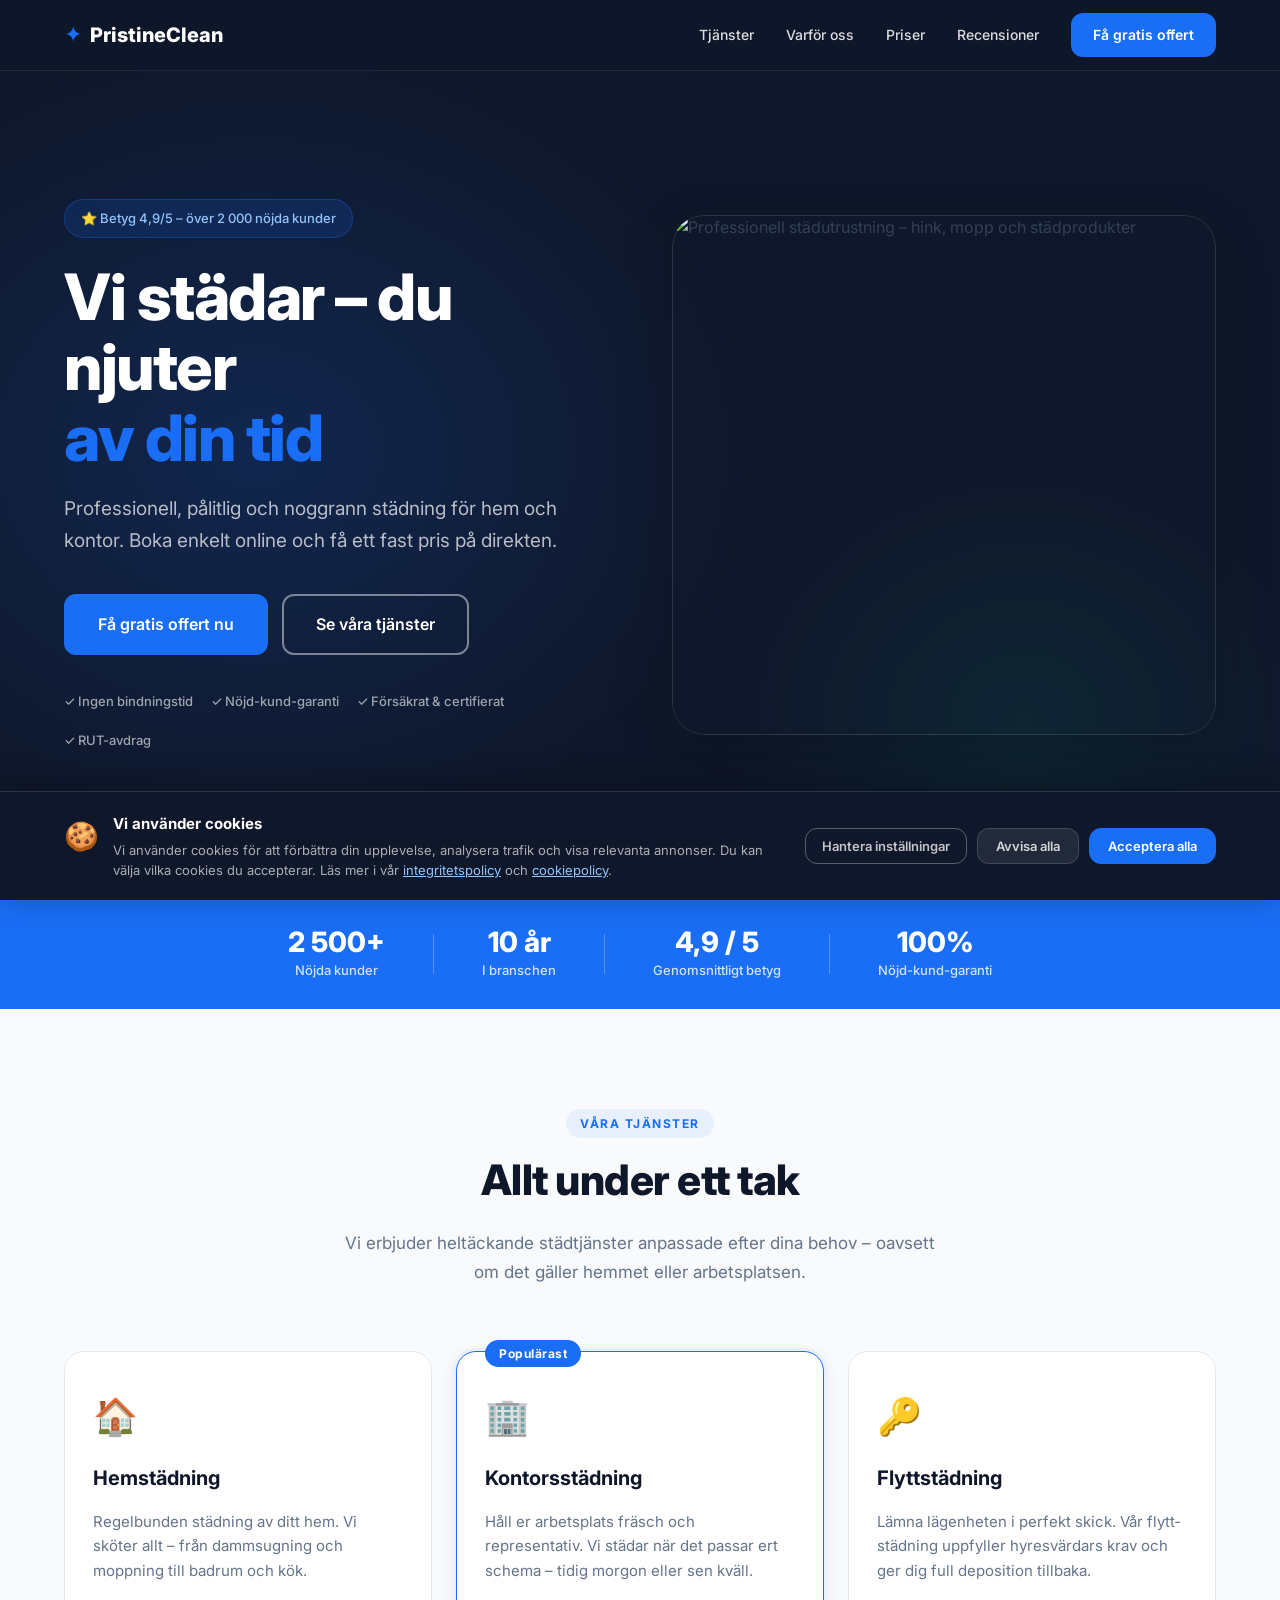
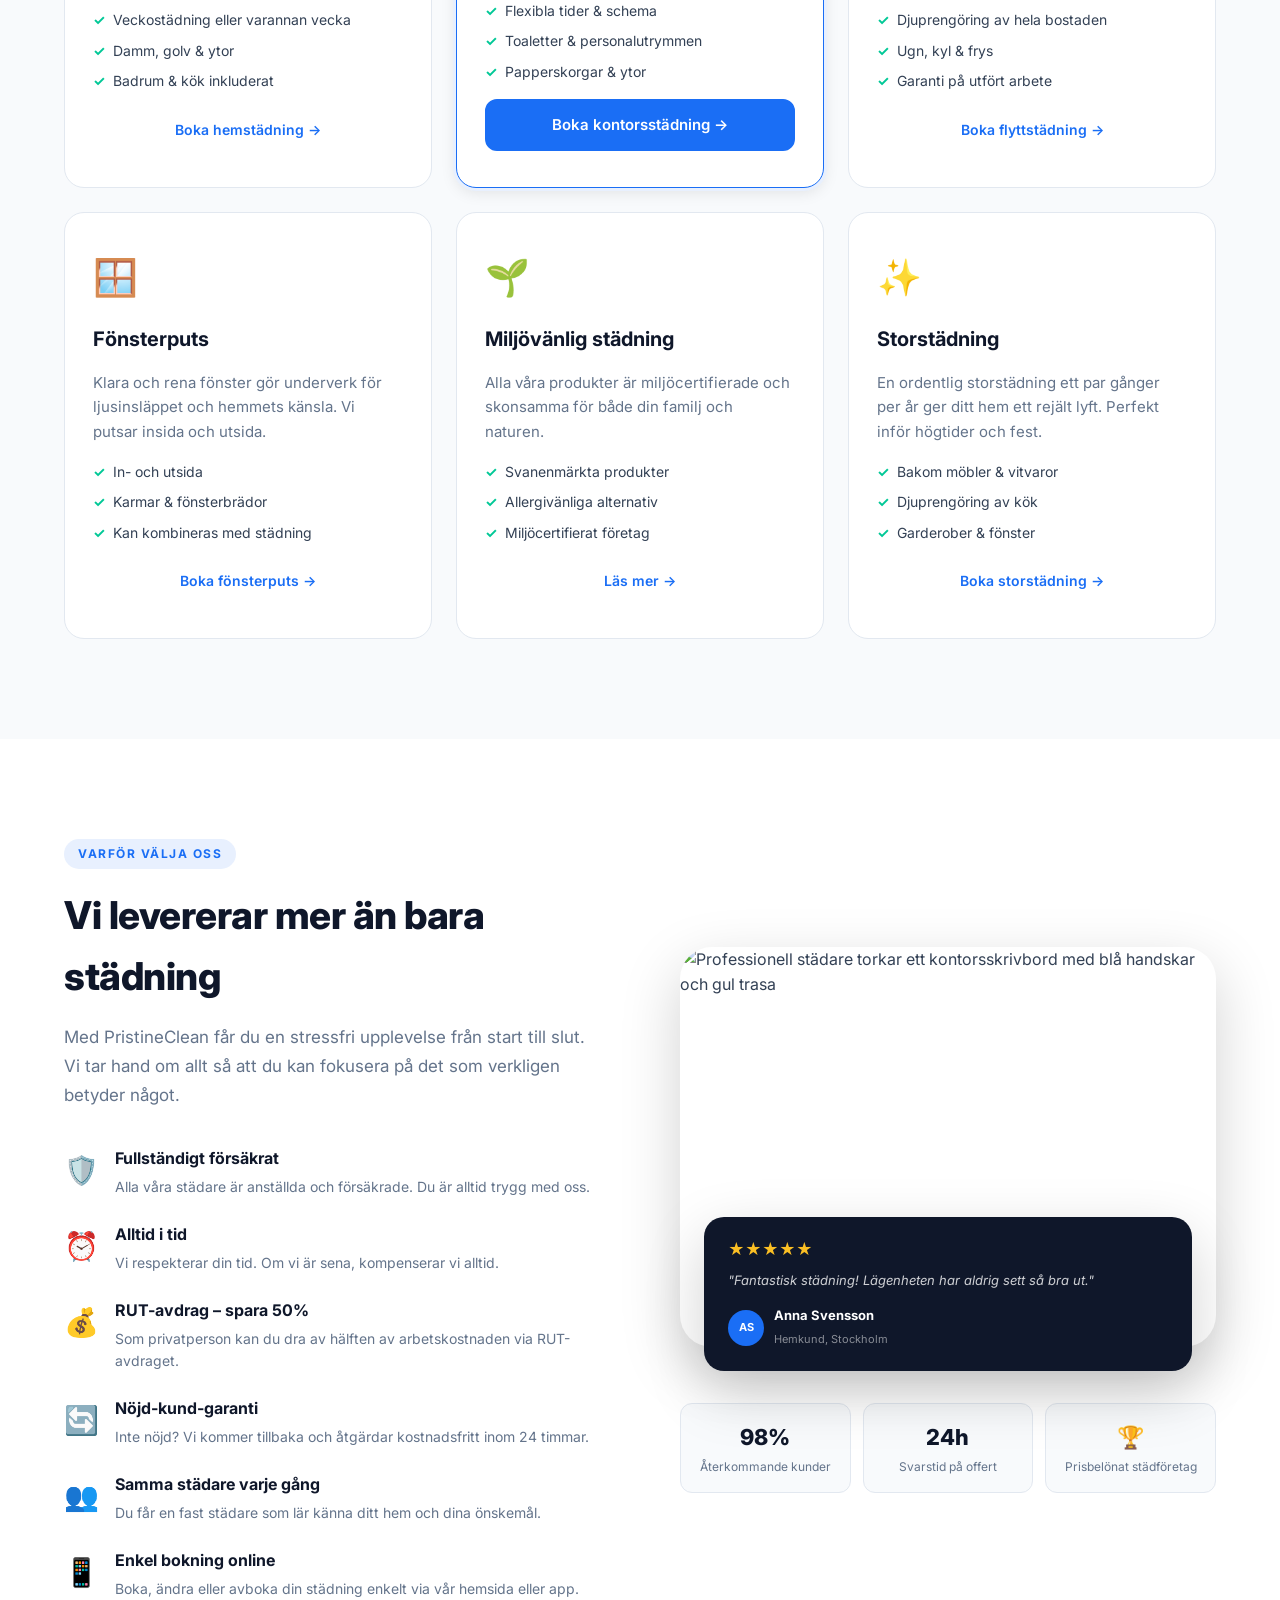
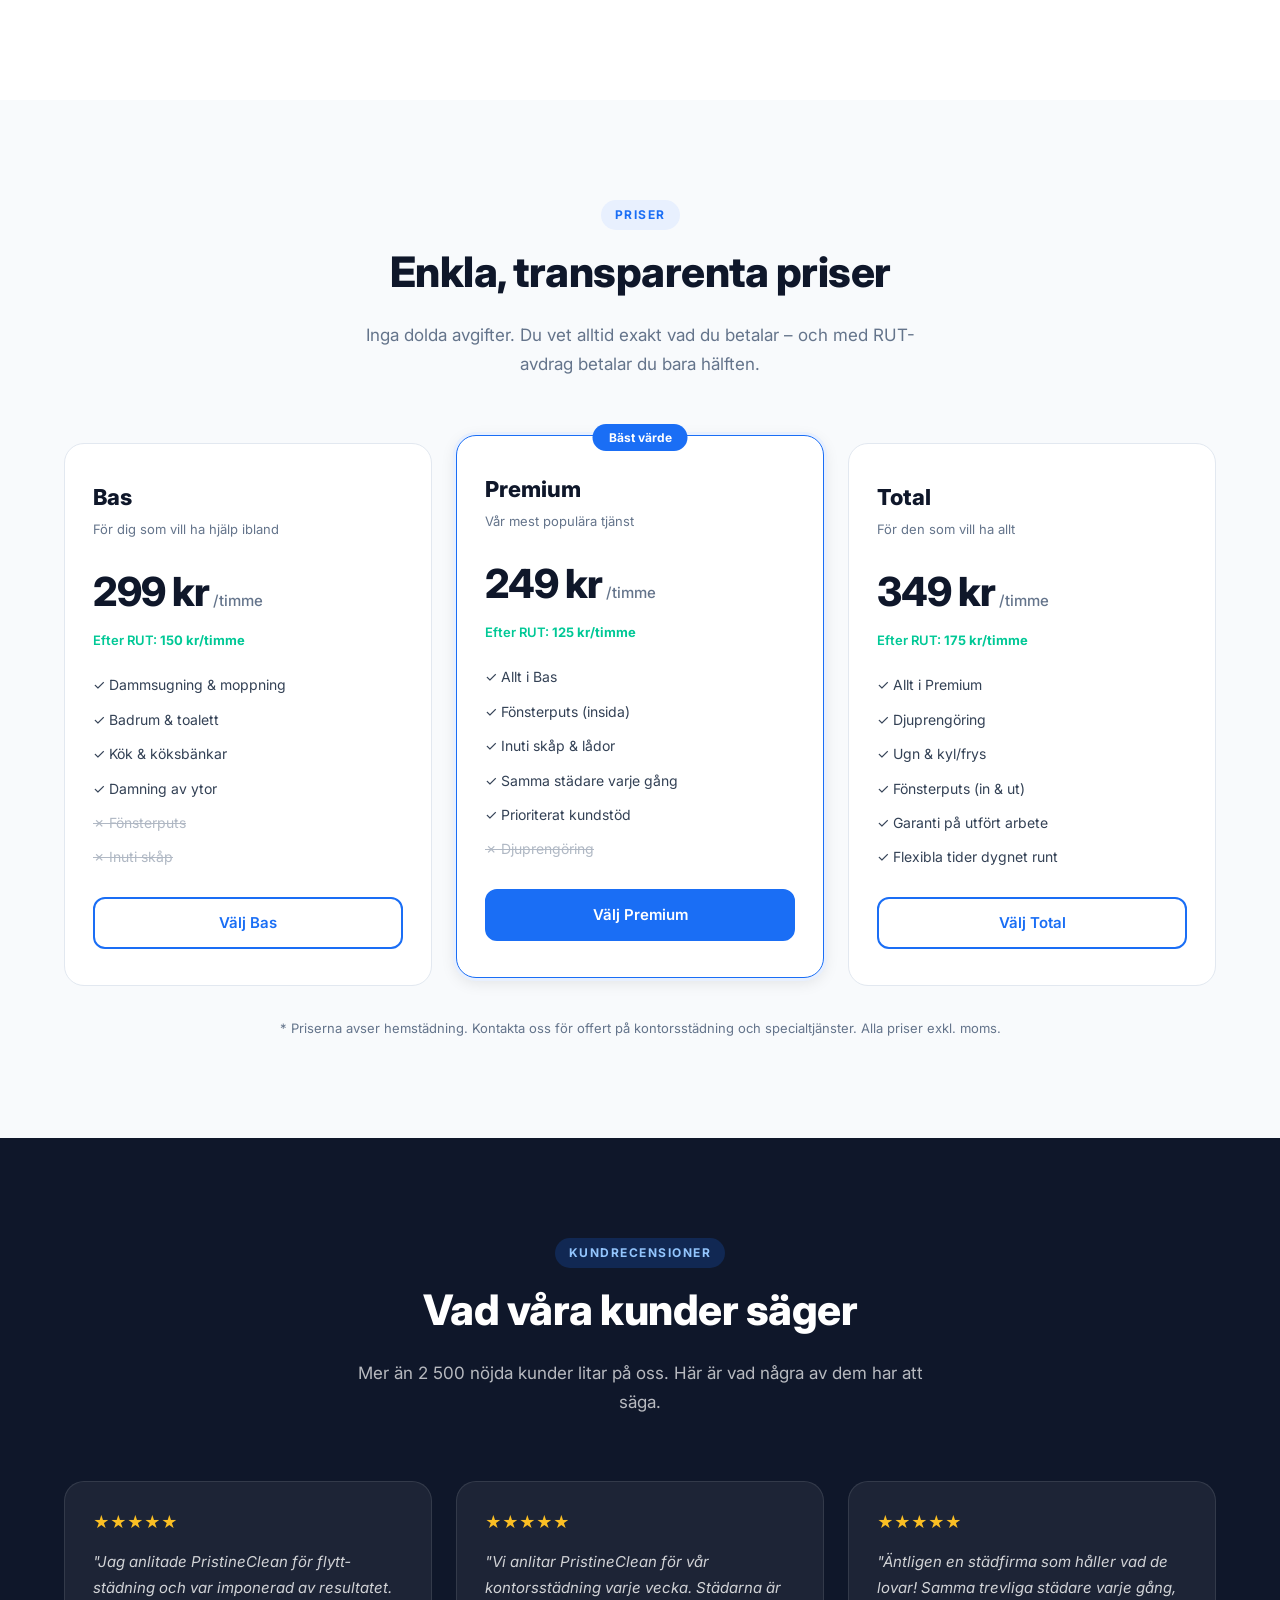
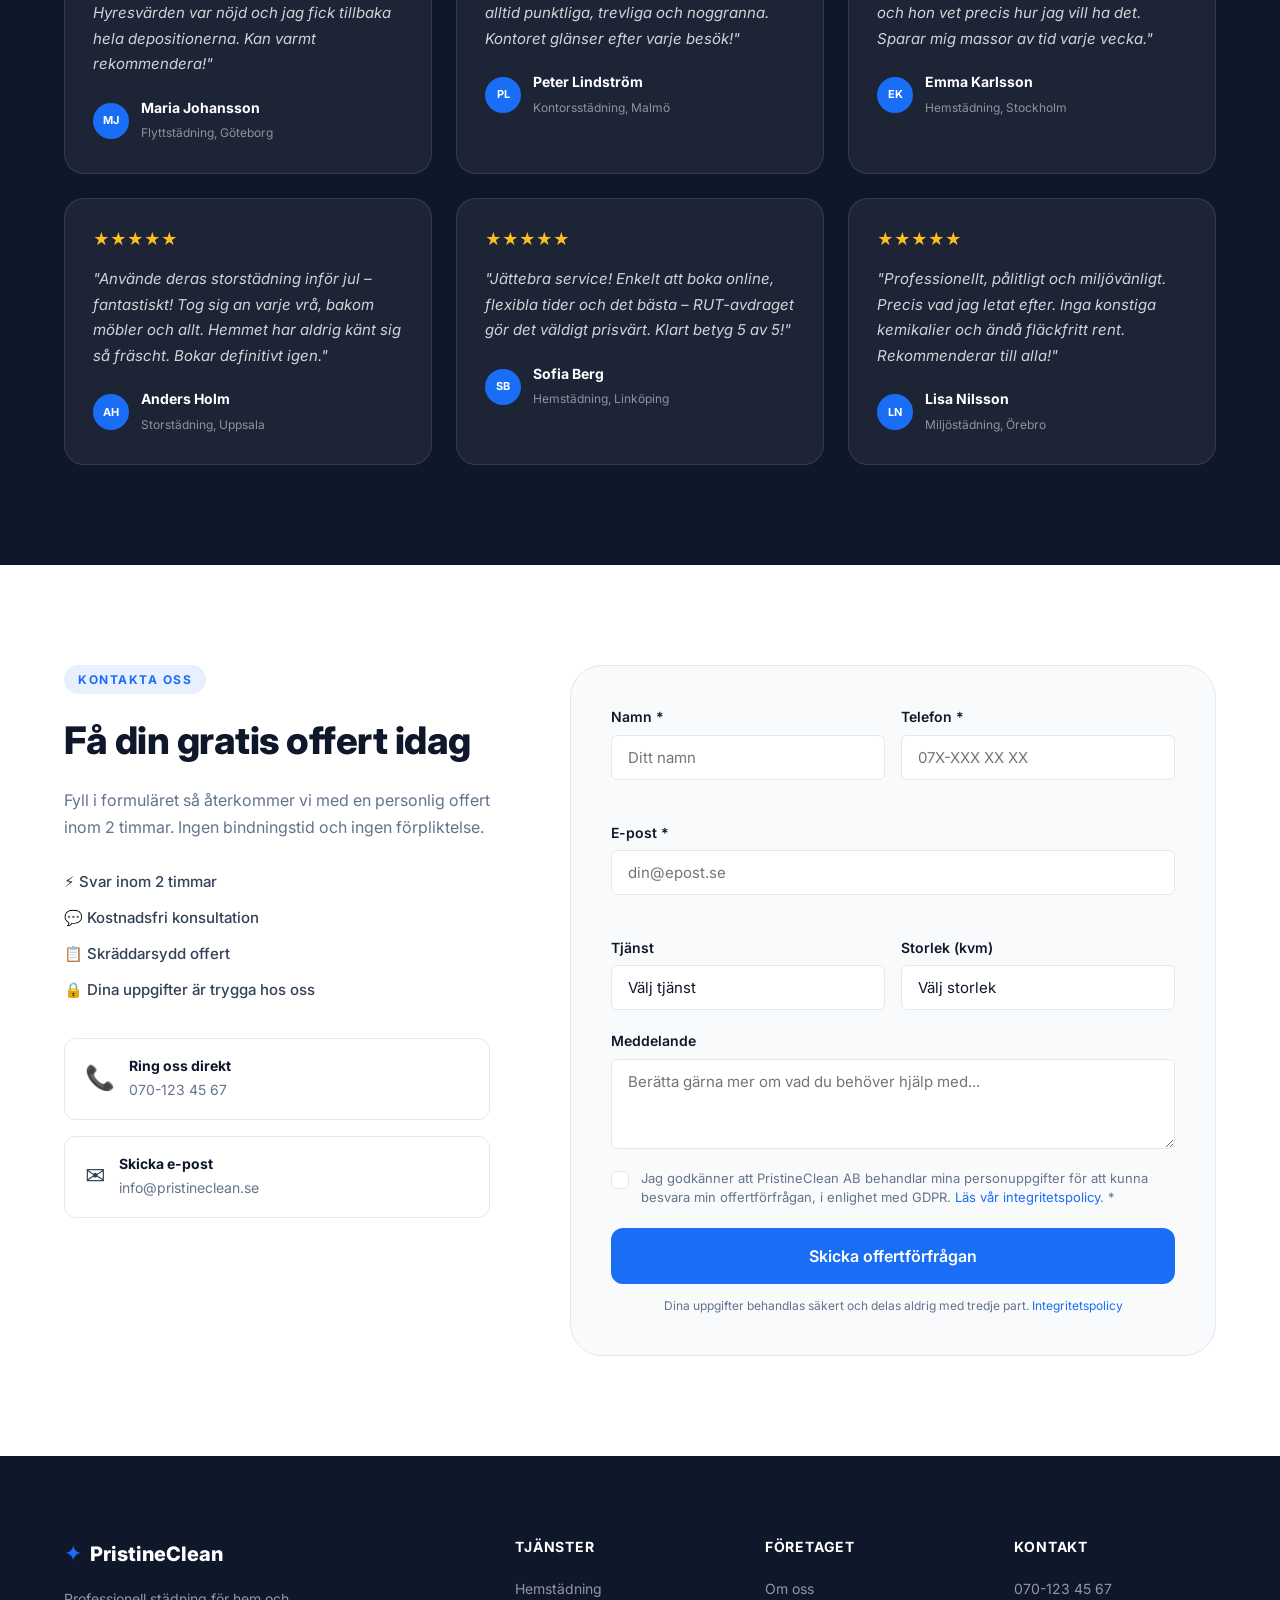
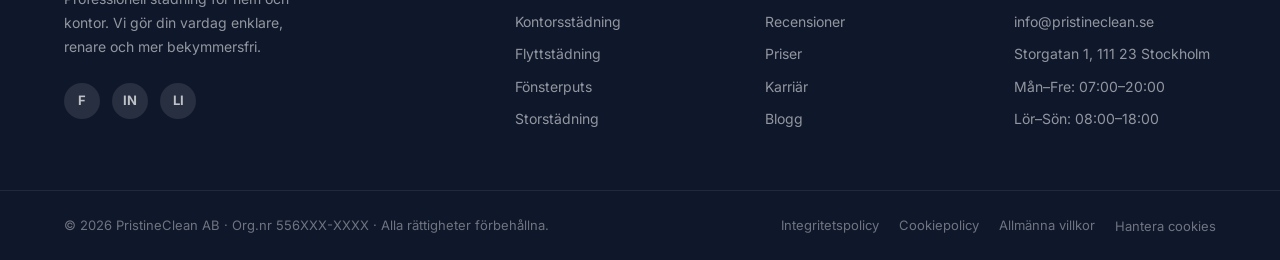
==== commit 4e0f8751: "Fix review comments: URL encoding, CSS class consistency, update dates Co-authored-by: bellemartinee" ====
--- a/index.html
+++ b/index.html
@@ -332,7 +332,7 @@
             </div>
             <div class="why-stat">
               <strong>🏆</strong>
-              <span>Årets städfirma 2024</span>
+              <span>Prisbelönat städföretag</span>
             </div>
           </div>
         </div>
@@ -640,7 +640,7 @@
     </div>
     <div class="footer__bottom">
       <div class="container footer__bottom-inner">
-        <p>© 2024 PristineClean AB · Org.nr 556XXX-XXXX · Alla rättigheter förbehållna.</p>
+        <p>© 2026 PristineClean AB · Org.nr 556XXX-XXXX · Alla rättigheter förbehållna.</p>
         <div class="footer__bottom-links">
           <a href="integritetspolicy.html">Integritetspolicy</a>
           <a href="integritetspolicy.html#cookies">Cookiepolicy</a>
